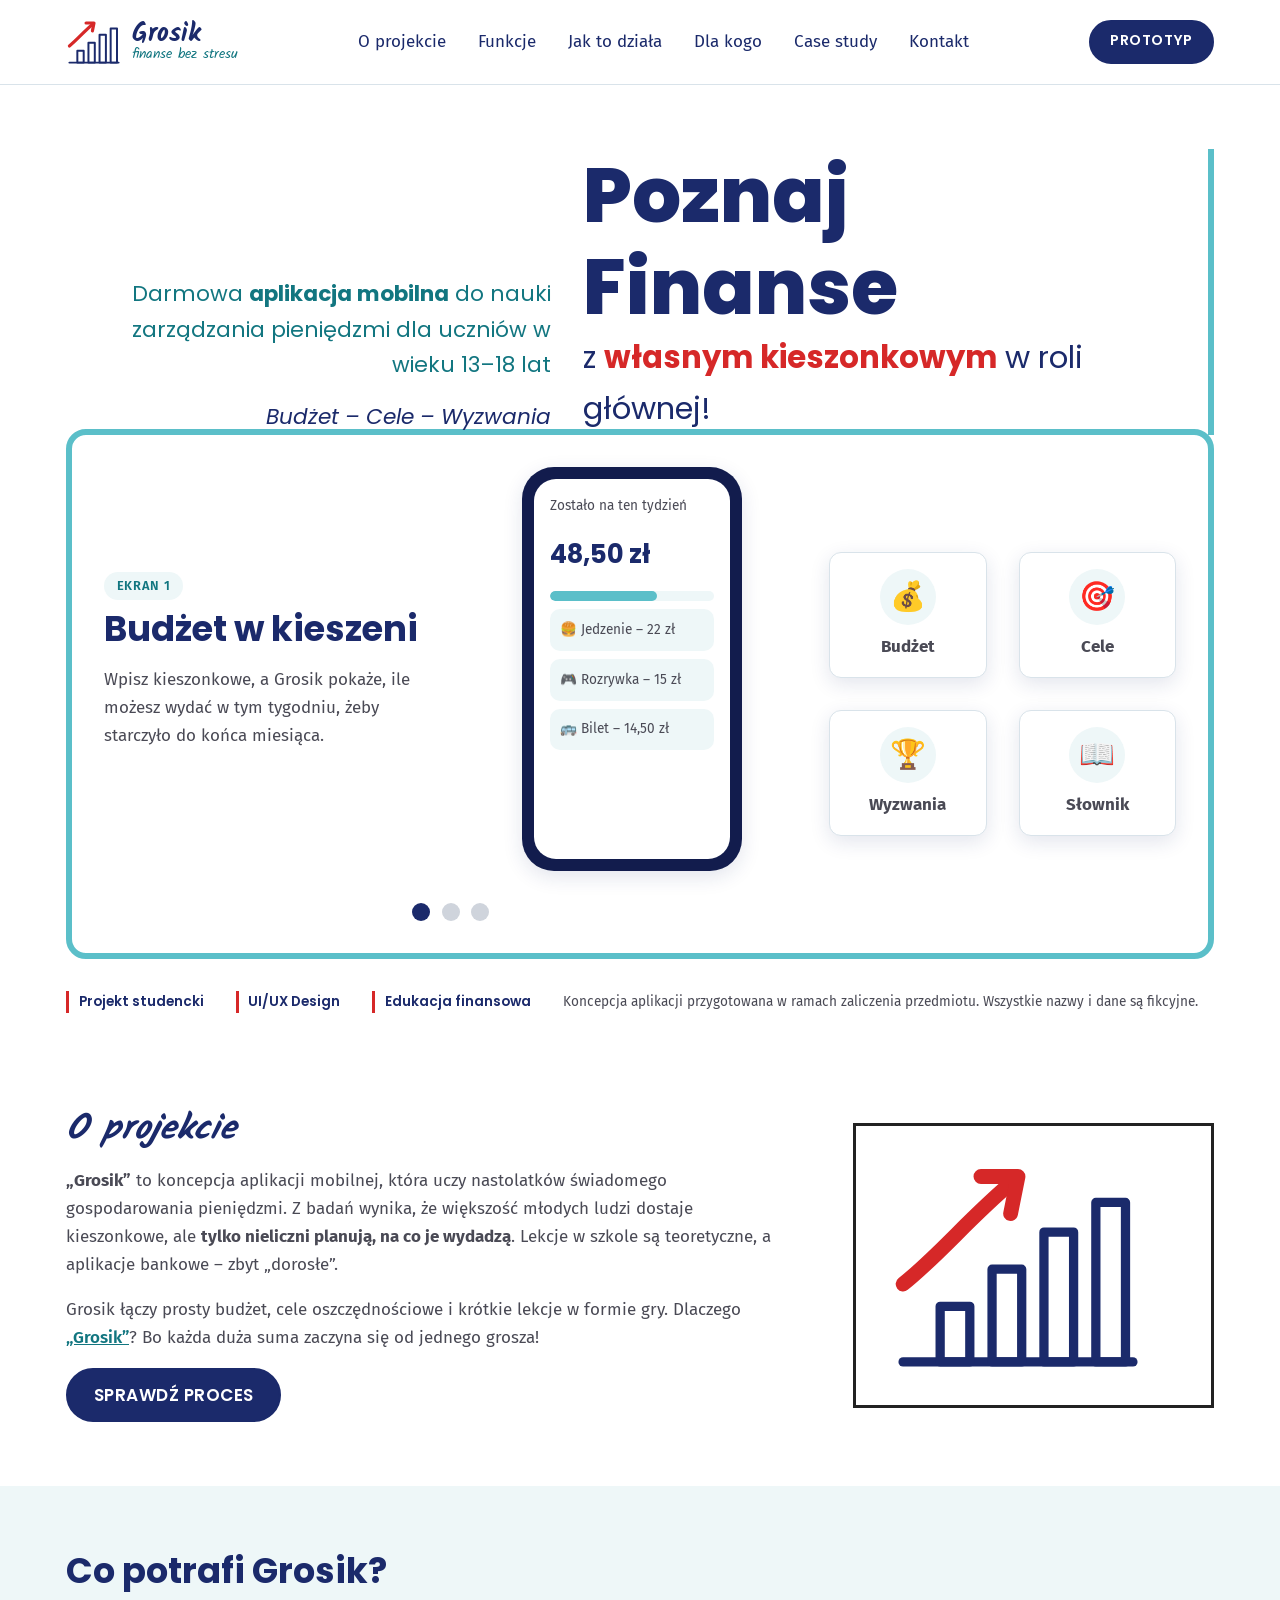
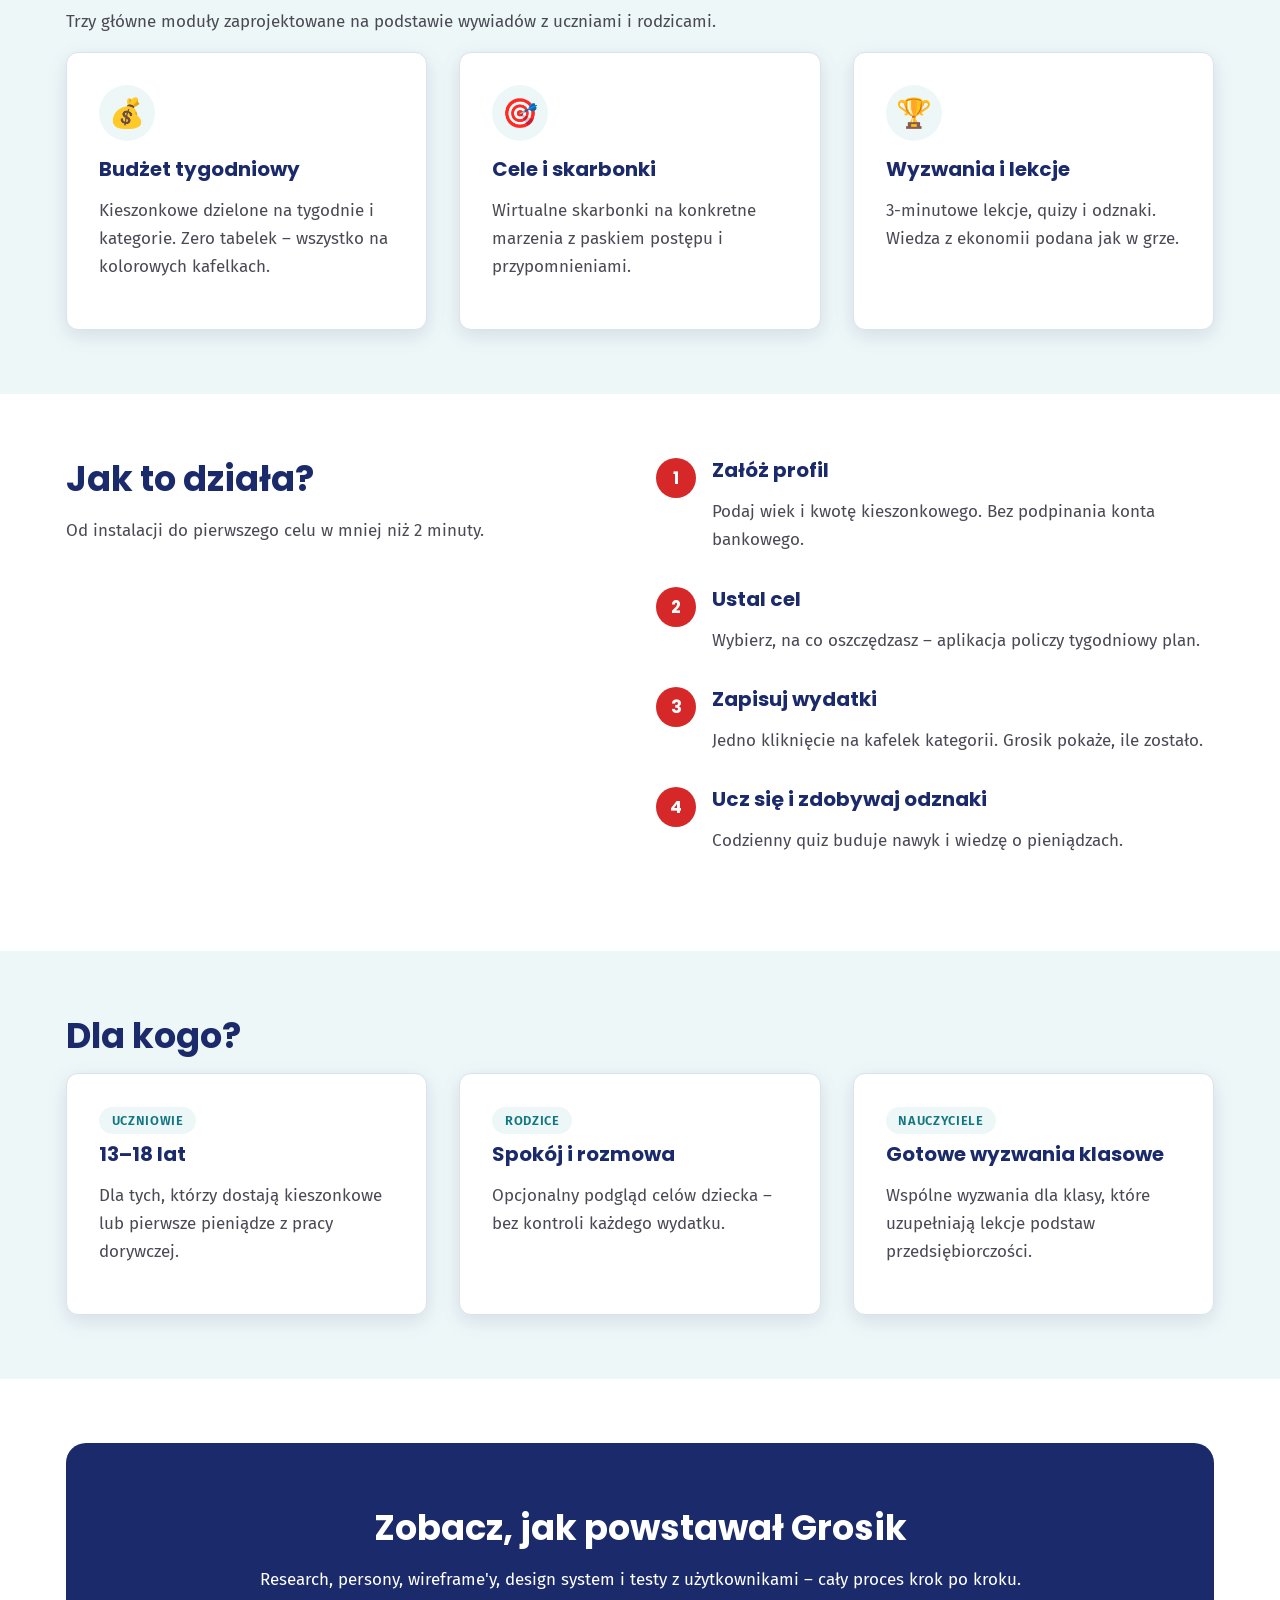
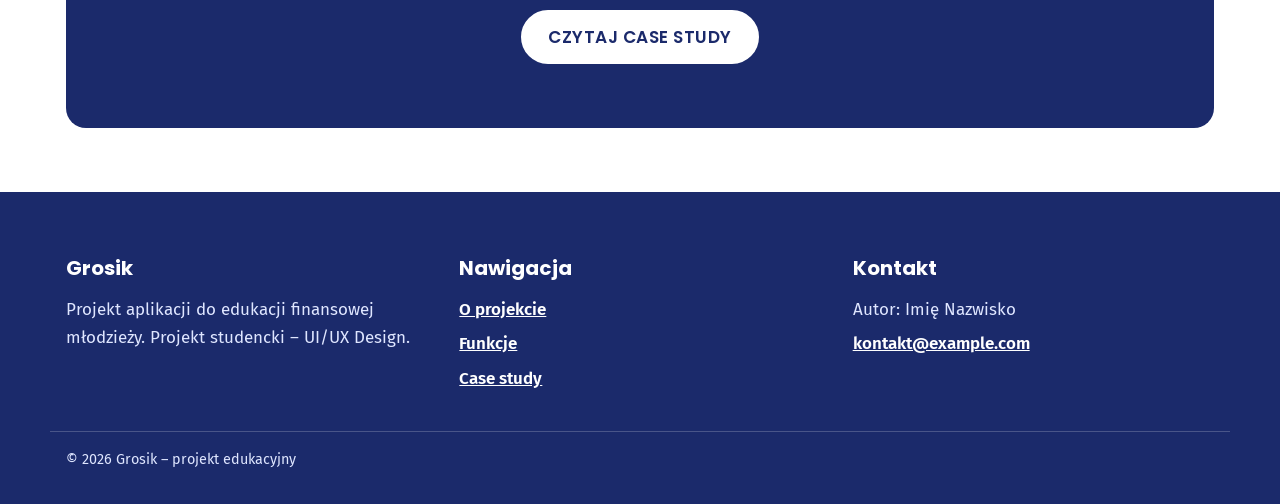
==== index.html @ 0643e60b "Pierwsza wersja strony" ====
<!DOCTYPE html>
<html lang="pl">
<head>
  <meta charset="UTF-8">
  <meta name="viewport" content="width=device-width, initial-scale=1.0">
  <title>Grosik – aplikacja do nauki finansów dla młodzieży</title>
  <meta name="description" content="Grosik – aplikacja mobilna, która uczy nastolatków zarządzania kieszonkowym, oszczędzania i podstaw ekonomii.">
  <link rel="icon" href="img/logo.svg" type="image/svg+xml">
  <link rel="preconnect" href="https://fonts.googleapis.com">
  <link rel="preconnect" href="https://fonts.gstatic.com" crossorigin>
  <link href="https://fonts.googleapis.com/css2?family=Fira+Sans:wght@400;600&family=Kalam:wght@400;700&family=Poppins:wght@400;600;700;800&display=swap" rel="stylesheet">
  <link rel="stylesheet" href="css/style.css">
</head>
<body>
  <a class="skip-link" href="#main">Przejdź do treści</a>

  <!-- ========== HEADER ========== -->
  <header class="header">
    <div class="container header__inner">
      <a href="index.html" class="logo" aria-label="Grosik – strona główna">
        <img src="img/logo.svg" alt="" width="56" height="46">
        <span class="logo__text">Grosik<small>finanse bez stresu</small></span>
      </a>

      <button class="nav__toggle" aria-expanded="false" aria-controls="menu" aria-label="Otwórz menu">☰</button>

      <nav class="nav" id="menu" aria-label="Menu główne">
        <ul>
          <li><a href="#o-projekcie">O projekcie</a></li>
          <li><a href="#funkcje">Funkcje</a></li>
          <li><a href="#jak-to-dziala">Jak to działa</a></li>
          <li><a href="#dla-kogo">Dla kogo</a></li>
          <li><a href="case-study.html">Case study</a></li>
          <li><a href="#kontakt">Kontakt</a></li>
        </ul>
      </nav>

      <a href="#prototyp" class="btn btn--small header__login">Prototyp</a>
    </div>
  </header>

  <main id="main">
    <!-- ========== HERO ========== -->
    <section class="hero">
      <div class="container">
        <div class="hero__top">
          <p class="hero__lead">
            Darmowa <strong>aplikacja mobilna</strong> do nauki
            zarządzania pieniędzmi dla uczniów w wieku 13–18 lat
            <em>Budżet – Cele – Wyzwania</em>
          </p>
          <div class="hero__title">
            <h1>Poznaj Finanse</h1>
            <p>z <span class="highlight"><strong>własnym kieszonkowym</strong></span> w roli głównej!</p>
          </div>
        </div>

        <div class="frame hero__frame">
          <!-- Slider z ekranami aplikacji -->
          <div class="slider" aria-roledescription="karuzela" aria-label="Ekrany aplikacji">
            <div class="slide">
              <div>
                <span class="tag">Ekran 1</span>
                <h2>Budżet w kieszeni</h2>
                <p>Wpisz kieszonkowe, a Grosik pokaże, ile możesz wydać w tym tygodniu, żeby starczyło do końca miesiąca.</p>
              </div>
              <div class="phone" aria-hidden="true">
                <div class="phone__screen">
                  <p>Zostało na ten tydzień</p>
                  <p class="phone__big">48,50 zł</p>
                  <div class="phone__bar phone__bar--fill" style="--fill: 65%"></div>
                  <div class="phone__tile">🍔 Jedzenie – 22 zł</div>
                  <div class="phone__tile">🎮 Rozrywka – 15 zł</div>
                  <div class="phone__tile">🚌 Bilet – 14,50 zł</div>
                </div>
              </div>
            </div>

            <div class="slide">
              <div>
                <span class="tag">Ekran 2</span>
                <h2>Cele oszczędnościowe</h2>
                <p>Słuchawki, wyjazd, nowy telefon? Ustal cel, a aplikacja rozbije go na małe, tygodniowe kroki.</p>
              </div>
              <div class="phone" aria-hidden="true">
                <div class="phone__screen">
                  <p>Twój cel</p>
                  <p class="phone__big">🎧 Słuchawki</p>
                  <p>180 / 300 zł</p>
                  <div class="phone__bar phone__bar--fill" style="--fill: 60%"></div>
                  <div class="phone__tile">Odkładaj 20 zł tygodniowo</div>
                  <div class="phone__tile">Cel osiągniesz za 6 tygodni 🎉</div>
                </div>
              </div>
            </div>

            <div class="slide">
              <div>
                <span class="tag">Ekran 3</span>
                <h2>Wyzwania i quizy</h2>
                <p>Krótkie lekcje (3 minuty!) o inflacji, procencie składanym czy reklamach. Za każdą zdobywasz odznaki.</p>
              </div>
              <div class="phone" aria-hidden="true">
                <div class="phone__screen">
                  <p>Quiz dnia</p>
                  <p class="phone__big">Co to jest inflacja?</p>
                  <div class="phone__tile">A. Wzrost cen w czasie</div>
                  <div class="phone__tile">B. Rodzaj konta</div>
                  <div class="phone__tile">C. Podatek od zakupów</div>
                  <p>🔥 Seria: 7 dni</p>
                </div>
              </div>
            </div>

            <div class="slider__dots"></div>
          </div>

          <!-- Prawa kolumna jak „okładki” w oryginale -->
          <div class="grid-2">
            <div class="card" style="padding: 1rem; text-align: center;">
              <div class="card__icon" style="margin: 0 auto 0.5rem;">💰</div>
              <strong>Budżet</strong>
            </div>
            <div class="card" style="padding: 1rem; text-align: center;">
              <div class="card__icon" style="margin: 0 auto 0.5rem;">🎯</div>
              <strong>Cele</strong>
            </div>
            <div class="card" style="padding: 1rem; text-align: center;">
              <div class="card__icon" style="margin: 0 auto 0.5rem;">🏆</div>
              <strong>Wyzwania</strong>
            </div>
            <div class="card" style="padding: 1rem; text-align: center;">
              <div class="card__icon" style="margin: 0 auto 0.5rem;">📖</div>
              <strong>Słownik</strong>
            </div>
          </div>
        </div>

        <div class="partners" aria-label="Kontekst projektu">
          <span class="partners__item">Projekt studencki</span>
          <span class="partners__item">UI/UX Design</span>
          <span class="partners__item">Edukacja finansowa</span>
          <span>Koncepcja aplikacji przygotowana w ramach zaliczenia przedmiotu. Wszystkie nazwy i dane są fikcyjne.</span>
        </div>
      </div>
    </section>

    <!-- ========== O PROJEKCIE ========== -->
    <section class="section" id="o-projekcie">
      <div class="container about">
        <div>
          <h2 class="hand">O projekcie</h2>
          <p>
            <strong>„Grosik”</strong> to koncepcja aplikacji mobilnej, która uczy nastolatków
            świadomego gospodarowania pieniędzmi. Z badań wynika, że większość młodych ludzi
            dostaje kieszonkowe, ale <strong>tylko nieliczni planują, na co je wydadzą</strong>.
            Lekcje w szkole są teoretyczne, a aplikacje bankowe – zbyt „dorosłe”.
          </p>
          <p>
            Grosik łączy prosty budżet, cele oszczędnościowe i krótkie lekcje w formie gry.
            Dlaczego <a href="case-study.html">„Grosik”</a>? Bo każda duża suma zaczyna się od jednego grosza!
          </p>
          <a href="case-study.html" class="btn">Sprawdź proces</a>
        </div>
        <div class="sketch" aria-hidden="true">
          <img src="img/logo.svg" alt="" width="260" height="215">
        </div>
      </div>
    </section>

    <!-- ========== FUNKCJE ========== -->
    <section class="section section--soft" id="funkcje">
      <div class="container">
        <h2>Co potrafi Grosik?</h2>
        <p>Trzy główne moduły zaprojektowane na podstawie wywiadów z uczniami i rodzicami.</p>
        <div class="grid-3">
          <article class="card">
            <div class="card__icon" aria-hidden="true">💰</div>
            <h3>Budżet tygodniowy</h3>
            <p>Kieszonkowe dzielone na tygodnie i kategorie. Zero tabelek – wszystko na kolorowych kafelkach.</p>
          </article>
          <article class="card">
            <div class="card__icon" aria-hidden="true">🎯</div>
            <h3>Cele i skarbonki</h3>
            <p>Wirtualne skarbonki na konkretne marzenia z paskiem postępu i przypomnieniami.</p>
          </article>
          <article class="card">
            <div class="card__icon" aria-hidden="true">🏆</div>
            <h3>Wyzwania i lekcje</h3>
            <p>3-minutowe lekcje, quizy i odznaki. Wiedza z ekonomii podana jak w grze.</p>
          </article>
        </div>
      </div>
    </section>

    <!-- ========== JAK TO DZIAŁA ========== -->
    <section class="section" id="jak-to-dziala">
      <div class="container grid-2">
        <div>
          <h2>Jak to działa?</h2>
          <p>Od instalacji do pierwszego celu w mniej niż 2 minuty.</p>
        </div>
        <ol class="steps">
          <li><h3>Załóż profil</h3><p>Podaj wiek i kwotę kieszonkowego. Bez podpinania konta bankowego.</p></li>
          <li><h3>Ustal cel</h3><p>Wybierz, na co oszczędzasz – aplikacja policzy tygodniowy plan.</p></li>
          <li><h3>Zapisuj wydatki</h3><p>Jedno kliknięcie na kafelek kategorii. Grosik pokaże, ile zostało.</p></li>
          <li><h3>Ucz się i zdobywaj odznaki</h3><p>Codzienny quiz buduje nawyk i wiedzę o pieniądzach.</p></li>
        </ol>
      </div>
    </section>

    <!-- ========== DLA KOGO ========== -->
    <section class="section section--soft" id="dla-kogo">
      <div class="container">
        <h2>Dla kogo?</h2>
        <div class="grid-3">
          <article class="card">
            <span class="tag">Uczniowie</span>
            <h3>13–18 lat</h3>
            <p>Dla tych, którzy dostają kieszonkowe lub pierwsze pieniądze z pracy dorywczej.</p>
          </article>
          <article class="card">
            <span class="tag">Rodzice</span>
            <h3>Spokój i rozmowa</h3>
            <p>Opcjonalny podgląd celów dziecka – bez kontroli każdego wydatku.</p>
          </article>
          <article class="card">
            <span class="tag">Nauczyciele</span>
            <h3>Gotowe wyzwania klasowe</h3>
            <p>Wspólne wyzwania dla klasy, które uzupełniają lekcje podstaw przedsiębiorczości.</p>
          </article>
        </div>
      </div>
    </section>

    <!-- ========== CTA / PROTOTYP ========== -->
    <section class="section" id="prototyp">
      <div class="container">
        <div class="cta">
          <h2>Zobacz, jak powstawał Grosik</h2>
          <p>Research, persony, wireframe'y, design system i testy z użytkownikami – cały proces krok po kroku.</p>
          <a href="case-study.html" class="btn">Czytaj case study</a>
        </div>
      </div>
    </section>
  </main>

  <!-- ========== FOOTER ========== -->
  <footer class="footer" id="kontakt">
    <div class="container grid-3">
      <div>
        <h3>Grosik</h3>
        <p>Projekt aplikacji do edukacji finansowej młodzieży. Projekt studencki – UI/UX Design.</p>
      </div>
      <div>
        <h3>Nawigacja</h3>
        <ul>
          <li><a href="#o-projekcie">O projekcie</a></li>
          <li><a href="#funkcje">Funkcje</a></li>
          <li><a href="case-study.html">Case study</a></li>
        </ul>
      </div>
      <div>
        <h3>Kontakt</h3>
        <ul>
          <li>Autor: <!-- TODO: wpisz imię i nazwisko --> Imię Nazwisko</li>
          <li><a href="mailto:kontakt@example.com">kontakt@example.com</a></li>
        </ul>
      </div>
    </div>
    <div class="container footer__bottom">
      © <span id="year">2026</span> Grosik – projekt edukacyjny
    </div>
  </footer>

  <script src="js/main.js"></script>
</body>
</html>
---- css/style.css ----
/* =========================================================
   Grosik – arkusz stylów
   Struktura: 1. Tokeny  2. Baza  3. Layout  4. Komponenty
              5. Sekcje strony głównej  6. Case study  7. RWD
   ========================================================= */

/* ---------- 1. TOKENY (design system) ---------- */
:root {
  /* kolory */
  --navy: #1b2a6b;        /* główny – kontrast z białym 13.2:1 */
  --navy-dark: #121c4d;
  --teal: #127680;        /* tekst akcentowy – 5.4:1 */
  --teal-light: #5bbfc9;  /* tylko dekoracje (ramki, tła) */
  --red: #d62828;         /* wyróżnienia – 5.0:1 */
  --text: #4a4a55;        /* tekst główny – 8.9:1 */
  --bg: #ffffff;
  --bg-soft: #eef7f8;
  --border: #d9e3ea;

  /* typografia */
  --font-head: "Poppins", Arial, sans-serif;
  --font-body: "Fira Sans", Arial, sans-serif;
  --font-hand: "Kalam", "Comic Sans MS", cursive;

  /* odstępy i zaokrąglenia */
  --space-xs: 0.5rem;
  --space-s: 1rem;
  --space-m: 2rem;
  --space-l: 4rem;
  --radius: 12px;
  --radius-pill: 999px;
  --shadow: 0 6px 20px rgba(27, 42, 107, 0.12);
  --max-width: 1180px;
}

/* ---------- 2. BAZA ---------- */
*,
*::before,
*::after {
  box-sizing: border-box;
}

html {
  scroll-behavior: smooth;
}

body {
  margin: 0;
  font-family: var(--font-body);
  font-size: 1.0625rem;
  line-height: 1.65;
  color: var(--text);
  background: var(--bg);
}

h1, h2, h3, h4 {
  font-family: var(--font-head);
  color: var(--navy);
  line-height: 1.2;
  margin: 0 0 var(--space-s);
}

h2 { font-size: clamp(1.6rem, 3vw, 2.2rem); }
h3 { font-size: 1.25rem; }

p { margin: 0 0 var(--space-s); }

a {
  color: var(--teal);
  font-weight: 600;
}

a:hover { color: var(--navy); }

img, svg { max-width: 100%; display: block; }

/* widoczny focus – WCAG 2.4.7 */
:focus-visible {
  outline: 3px solid var(--red);
  outline-offset: 3px;
}

.skip-link {
  position: absolute;
  left: -999px;
  top: 0;
  background: var(--navy);
  color: #fff;
  padding: var(--space-xs) var(--space-s);
  z-index: 100;
}
.skip-link:focus { left: var(--space-s); }

.hand {
  font-family: var(--font-hand);
  font-style: italic;
  font-weight: 700;
}

.highlight { color: var(--red); }

/* ---------- 3. LAYOUT ---------- */
.container {
  width: 100%;
  max-width: var(--max-width);
  margin: 0 auto;
  padding: 0 var(--space-s);
}

.section { padding: var(--space-l) 0; }
.section--soft { background: var(--bg-soft); }

.grid-2 {
  display: grid;
  grid-template-columns: repeat(2, 1fr);
  gap: var(--space-m);
}

.grid-3 {
  display: grid;
  grid-template-columns: repeat(3, 1fr);
  gap: var(--space-m);
}

.grid-4 {
  display: grid;
  grid-template-columns: repeat(4, 1fr);
  gap: var(--space-s);
}

/* ---------- 4. KOMPONENTY ---------- */

/* Header / nawigacja */
.header {
  position: sticky;
  top: 0;
  z-index: 50;
  background: rgba(255, 255, 255, 0.96);
  border-bottom: 1px solid var(--border);
}

.header__inner {
  display: flex;
  align-items: center;
  justify-content: space-between;
  gap: var(--space-m);
  min-height: 84px;
}

.logo {
  display: flex;
  align-items: center;
  gap: 0.6rem;
  text-decoration: none;
}

.logo svg { width: 56px; height: 46px; }

.logo__text {
  font-family: var(--font-hand);
  font-weight: 700;
  font-size: 1.6rem;
  color: var(--navy);
  line-height: 1;
}

.logo__text small {
  display: block;
  font-size: 0.85rem;
  font-weight: 400;
  color: var(--teal);
}

.nav ul {
  display: flex;
  align-items: center;
  gap: var(--space-m);
  list-style: none;
  margin: 0;
  padding: 0;
}

.nav a {
  color: var(--navy);
  font-weight: 400;
  text-decoration: none;
  padding: 0.3rem 0;
  border-bottom: 2px solid transparent;
}

.nav a:hover,
.nav a[aria-current="page"] {
  border-bottom-color: var(--teal-light);
}

.nav__toggle {
  display: none;
  background: none;
  border: 2px solid var(--navy);
  border-radius: 8px;
  padding: 0.4rem 0.7rem;
  font-size: 1.2rem;
  color: var(--navy);
  cursor: pointer;
}

/* Przyciski */
.btn {
  display: inline-block;
  font-family: var(--font-head);
  font-weight: 600;
  text-transform: uppercase;
  letter-spacing: 0.03em;
  text-decoration: none;
  color: #fff;
  background: var(--navy);
  padding: 0.7rem 1.6rem;
  border-radius: var(--radius-pill);
  border: 2px solid var(--navy);
  transition: background 0.2s, transform 0.2s;
  min-height: 44px; /* cel dotykowy */
}

.btn:hover {
  background: var(--navy-dark);
  color: #fff;
  transform: translateY(-2px);
}

.btn--outline {
  background: transparent;
  color: var(--navy);
}

.btn--outline:hover { background: var(--navy); }

.btn--small { padding: 0.45rem 1.2rem; font-size: 0.9rem; }

/* Karta */
.card {
  background: #fff;
  border: 1px solid var(--border);
  border-radius: var(--radius);
  padding: var(--space-m);
  box-shadow: var(--shadow);
}

.card__icon {
  width: 56px;
  height: 56px;
  display: grid;
  place-items: center;
  font-size: 1.8rem;
  border-radius: 50%;
  background: var(--bg-soft);
  margin-bottom: var(--space-s);
}

/* Etykieta */
.tag {
  display: inline-block;
  font-size: 0.8rem;
  font-weight: 600;
  text-transform: uppercase;
  letter-spacing: 0.05em;
  color: var(--teal);
  background: var(--bg-soft);
  border-radius: var(--radius-pill);
  padding: 0.2rem 0.8rem;
  margin-bottom: var(--space-xs);
}

/* Ramka w stylu oryginału (turkusowa linia) */
.frame {
  border: 6px solid var(--teal-light);
  border-radius: 20px;
  padding: var(--space-m);
}

/* Footer */
.footer {
  background: var(--navy);
  color: #dfe6ff;
  padding: var(--space-l) 0 var(--space-m);
}

.footer h3 { color: #fff; }
.footer a { color: #fff; }

.footer__bottom {
  border-top: 1px solid rgba(255, 255, 255, 0.2);
  margin-top: var(--space-m);
  padding-top: var(--space-s);
  font-size: 0.9rem;
}

.footer ul { list-style: none; padding: 0; margin: 0; }
.footer li { margin-bottom: 0.4rem; }

/* ---------- 5. STRONA GŁÓWNA ---------- */

/* Hero */
.hero { padding: var(--space-l) 0 var(--space-m); }

.hero__top {
  display: grid;
  grid-template-columns: 1fr 1.3fr;
  gap: var(--space-m);
  align-items: end;
}

.hero__lead {
  text-align: right;
  font-family: var(--font-head);
  font-size: 1.35rem;
  color: var(--teal);
  margin: 0;
}

.hero__lead strong { font-weight: 700; }

.hero__lead em {
  display: block;
  margin-top: var(--space-s);
  color: var(--navy);
}

.hero__title {
  border-right: 6px solid var(--teal-light);
  padding-right: var(--space-m);
}

.hero__title h1 {
  font-size: clamp(2.6rem, 6vw, 4.8rem);
  font-weight: 800;
  margin: 0;
}

.hero__title p {
  font-family: var(--font-head);
  font-size: clamp(1.2rem, 2.4vw, 2rem);
  color: var(--navy);
  margin: 0;
}

.hero__frame {
  margin-top: -6px;
  display: grid;
  grid-template-columns: 2fr 1fr;
  gap: var(--space-m);
  align-items: center;
}

/* Slider */
.slider { position: relative; }

.slide { display: none; }
.slide.is-active {
  display: grid;
  grid-template-columns: 1fr 1fr;
  gap: var(--space-m);
  align-items: center;
  animation: fade 0.5s ease;
}

@keyframes fade {
  from { opacity: 0; }
  to { opacity: 1; }
}

.slider__dots {
  display: flex;
  justify-content: center;
  gap: 0.7rem;
  margin-top: var(--space-m);
}

.slider__dot {
  width: 18px;
  height: 18px;
  border-radius: 50%;
  border: none;
  background: #cfd4dc;
  cursor: pointer;
  padding: 0;
}

.slider__dot.is-active { background: var(--navy); }

/* Telefon (mockup z CSS) */
.phone {
  width: 220px;
  margin: 0 auto;
  background: var(--navy-dark);
  border-radius: 32px;
  padding: 12px;
  box-shadow: var(--shadow);
}

.phone__screen {
  background: #fff;
  border-radius: 22px;
  min-height: 380px;
  padding: 1rem;
  font-size: 0.85rem;
}

.phone__bar {
  height: 10px;
  border-radius: 5px;
  background: var(--bg-soft);
  margin-bottom: 0.5rem;
}

.phone__bar--fill { position: relative; overflow: hidden; }
.phone__bar--fill::after {
  content: "";
  position: absolute;
  inset: 0;
  width: var(--fill, 60%);
  background: var(--teal-light);
  border-radius: 5px;
}

.phone__big {
  font-family: var(--font-head);
  font-weight: 700;
  font-size: 1.6rem;
  color: var(--navy);
}

.phone__tile {
  background: var(--bg-soft);
  border-radius: 10px;
  padding: 0.6rem;
  margin-bottom: 0.5rem;
}

/* Partnerzy pod hero */
.partners {
  display: flex;
  flex-wrap: wrap;
  align-items: center;
  gap: var(--space-m);
  margin-top: var(--space-m);
  font-size: 0.85rem;
}

.partners__item {
  font-family: var(--font-head);
  font-weight: 600;
  color: var(--navy);
  border-left: 3px solid var(--red);
  padding-left: 0.6rem;
}

/* O projekcie */
.about {
  display: grid;
  grid-template-columns: 2fr 1fr;
  gap: var(--space-l);
  align-items: center;
}

.about h2 { font-family: var(--font-hand); }

.sketch {
  border: 3px solid #222;
  padding: var(--space-m);
  background: #fff;
}

/* Kroki */
.steps {
  counter-reset: step;
  list-style: none;
  padding: 0;
  margin: 0;
}

.steps li {
  counter-increment: step;
  position: relative;
  padding-left: 3.5rem;
  margin-bottom: var(--space-m);
}

.steps li::before {
  content: counter(step);
  position: absolute;
  left: 0;
  top: 0;
  width: 2.5rem;
  height: 2.5rem;
  border-radius: 50%;
  display: grid;
  place-items: center;
  background: var(--red);
  color: #fff;
  font-family: var(--font-head);
  font-weight: 700;
}

/* CTA */
.cta {
  text-align: center;
  background: var(--navy);
  color: #fff;
  border-radius: 20px;
  padding: var(--space-l) var(--space-m);
}

.cta h2 { color: #fff; }

.cta .btn {
  background: #fff;
  color: var(--navy);
  border-color: #fff;
}

/* ---------- 6. CASE STUDY ---------- */
.cs-hero {
  background: var(--bg-soft);
  padding: var(--space-l) 0;
}

.cs-hero h1 { font-size: clamp(2rem, 5vw, 3.4rem); }

.cs-meta {
  display: flex;
  flex-wrap: wrap;
  gap: var(--space-m);
  margin-top: var(--space-m);
}

.cs-meta div { min-width: 140px; }
.cs-meta strong { display: block; color: var(--navy); }

/* spis treści */
.toc {
  display: flex;
  flex-wrap: wrap;
  gap: var(--space-xs);
  list-style: none;
  padding: 0;
  margin: var(--space-m) 0 0;
}

.toc a {
  display: inline-block;
  text-decoration: none;
  border: 2px solid var(--navy);
  border-radius: var(--radius-pill);
  padding: 0.3rem 1rem;
  color: var(--navy);
}

.toc a:hover { background: var(--navy); color: #fff; }

.phase-number {
  font-family: var(--font-head);
  font-weight: 800;
  font-size: 4rem;
  line-height: 1;
  color: var(--teal-light);
}

/* Persona */
.persona__head {
  display: flex;
  align-items: center;
  gap: var(--space-s);
  margin-bottom: var(--space-s);
}

.avatar {
  width: 64px;
  height: 64px;
  border-radius: 50%;
  display: grid;
  place-items: center;
  font-size: 2rem;
  background: var(--bg-soft);
  border: 3px solid var(--teal-light);
  flex-shrink: 0;
}

.persona ul { padding-left: 1.2rem; margin: 0 0 var(--space-s); }

.quote {
  border-left: 4px solid var(--red);
  padding-left: var(--space-s);
  font-style: italic;
  color: var(--navy);
}

/* Tabele */
.table-wrap { overflow-x: auto; }

table {
  width: 100%;
  border-collapse: collapse;
  background: #fff;
  font-size: 0.95rem;
}

th, td {
  border: 1px solid var(--border);
  padding: 0.7rem;
  text-align: left;
  vertical-align: top;
}

th {
  background: var(--navy);
  color: #fff;
  font-family: var(--font-head);
  font-weight: 600;
}

tbody th {
  background: var(--bg-soft);
  color: var(--navy);
}

/* Drzewo serwisu */
.tree, .tree ul {
  list-style: none;
  margin: 0;
  padding-left: 1.4rem;
}

.tree { padding-left: 0; }

.tree li {
  position: relative;
  padding: 0.25rem 0 0.25rem 0.8rem;
  border-left: 2px solid var(--teal-light);
}

.tree li::before {
  content: "";
  position: absolute;
  left: 0;
  top: 1.05rem;
  width: 0.6rem;
  border-top: 2px solid var(--teal-light);
}

.tree > li { border-left: none; font-weight: 700; color: var(--navy); }
.tree > li::before { display: none; }

/* User flow */
.flow {
  display: flex;
  flex-wrap: wrap;
  align-items: center;
  gap: 0.5rem;
  list-style: none;
  padding: 0;
  margin: 0;
}

.flow li {
  background: #fff;
  border: 2px solid var(--navy);
  border-radius: 10px;
  padding: 0.5rem 0.9rem;
  font-size: 0.95rem;
}

.flow li.flow__decision {
  border-color: var(--red);
  border-style: dashed;
}

.flow li + li::before {
  content: "→";
  margin-right: 0.5rem;
  color: var(--red);
  font-weight: 700;
}

/* Wireframe low-fi */
.wire {
  border: 2px dashed #999;
  border-radius: 18px;
  padding: 0.8rem;
  background: #fafafa;
  min-height: 300px;
}

.wire__box {
  background: #ddd;
  border-radius: 6px;
  margin-bottom: 0.5rem;
  height: 20px;
}

.wire__box--l { height: 90px; }
.wire__box--m { height: 50px; }
.wire__box--s { width: 60%; }

.wire__caption {
  text-align: center;
  font-size: 0.9rem;
  margin-top: 0.5rem;
}

/* Paleta */
.swatch {
  border-radius: var(--radius);
  overflow: hidden;
  border: 1px solid var(--border);
  font-size: 0.85rem;
}

.swatch__color { height: 80px; }

.swatch__info { padding: 0.6rem; }
.swatch__info strong { display: block; color: var(--navy); }

/* Wynik testu */
.result {
  display: flex;
  align-items: baseline;
  gap: 0.6rem;
}

.result__num {
  font-family: var(--font-head);
  font-size: 2.4rem;
  font-weight: 800;
  color: var(--red);
}

.note {
  background: #fff8e1;
  border-left: 4px solid #e0a800;
  padding: var(--space-s);
  border-radius: 0 var(--radius) var(--radius) 0;
  font-size: 0.95rem;
}

/* ---------- 7. RWD ---------- */
@media (max-width: 980px) {
  .nav__toggle { display: block; }

  .nav {
    position: absolute;
    top: 100%;
    left: 0;
    right: 0;
    background: #fff;
    border-bottom: 1px solid var(--border);
    display: none;
  }

  .nav.is-open { display: block; }

  .nav ul {
    flex-direction: column;
    align-items: flex-start;
    gap: 0;
    padding: var(--space-s);
  }

  .nav li { width: 100%; }
  .nav a { display: block; padding: 0.7rem 0; }

  .header__login { display: none; }

  .hero__top,
  .hero__frame,
  .about,
  .grid-3 { grid-template-columns: 1fr; }

  .hero__lead { text-align: left; }
  .grid-4 { grid-template-columns: repeat(2, 1fr); }
}

@media (max-width: 640px) {
  .grid-2,
  .slide.is-active { grid-template-columns: 1fr; }

  .section { padding: var(--space-m) 0; }
  .frame { padding: var(--space-s); }
  .hero__title { padding-right: var(--space-s); }
}

/* szanujemy ustawienie systemowe – WCAG 2.3.3 */
@media (prefers-reduced-motion: reduce) {
  * { animation: none !important; transition: none !important; }
  html { scroll-behavior: auto; }
}
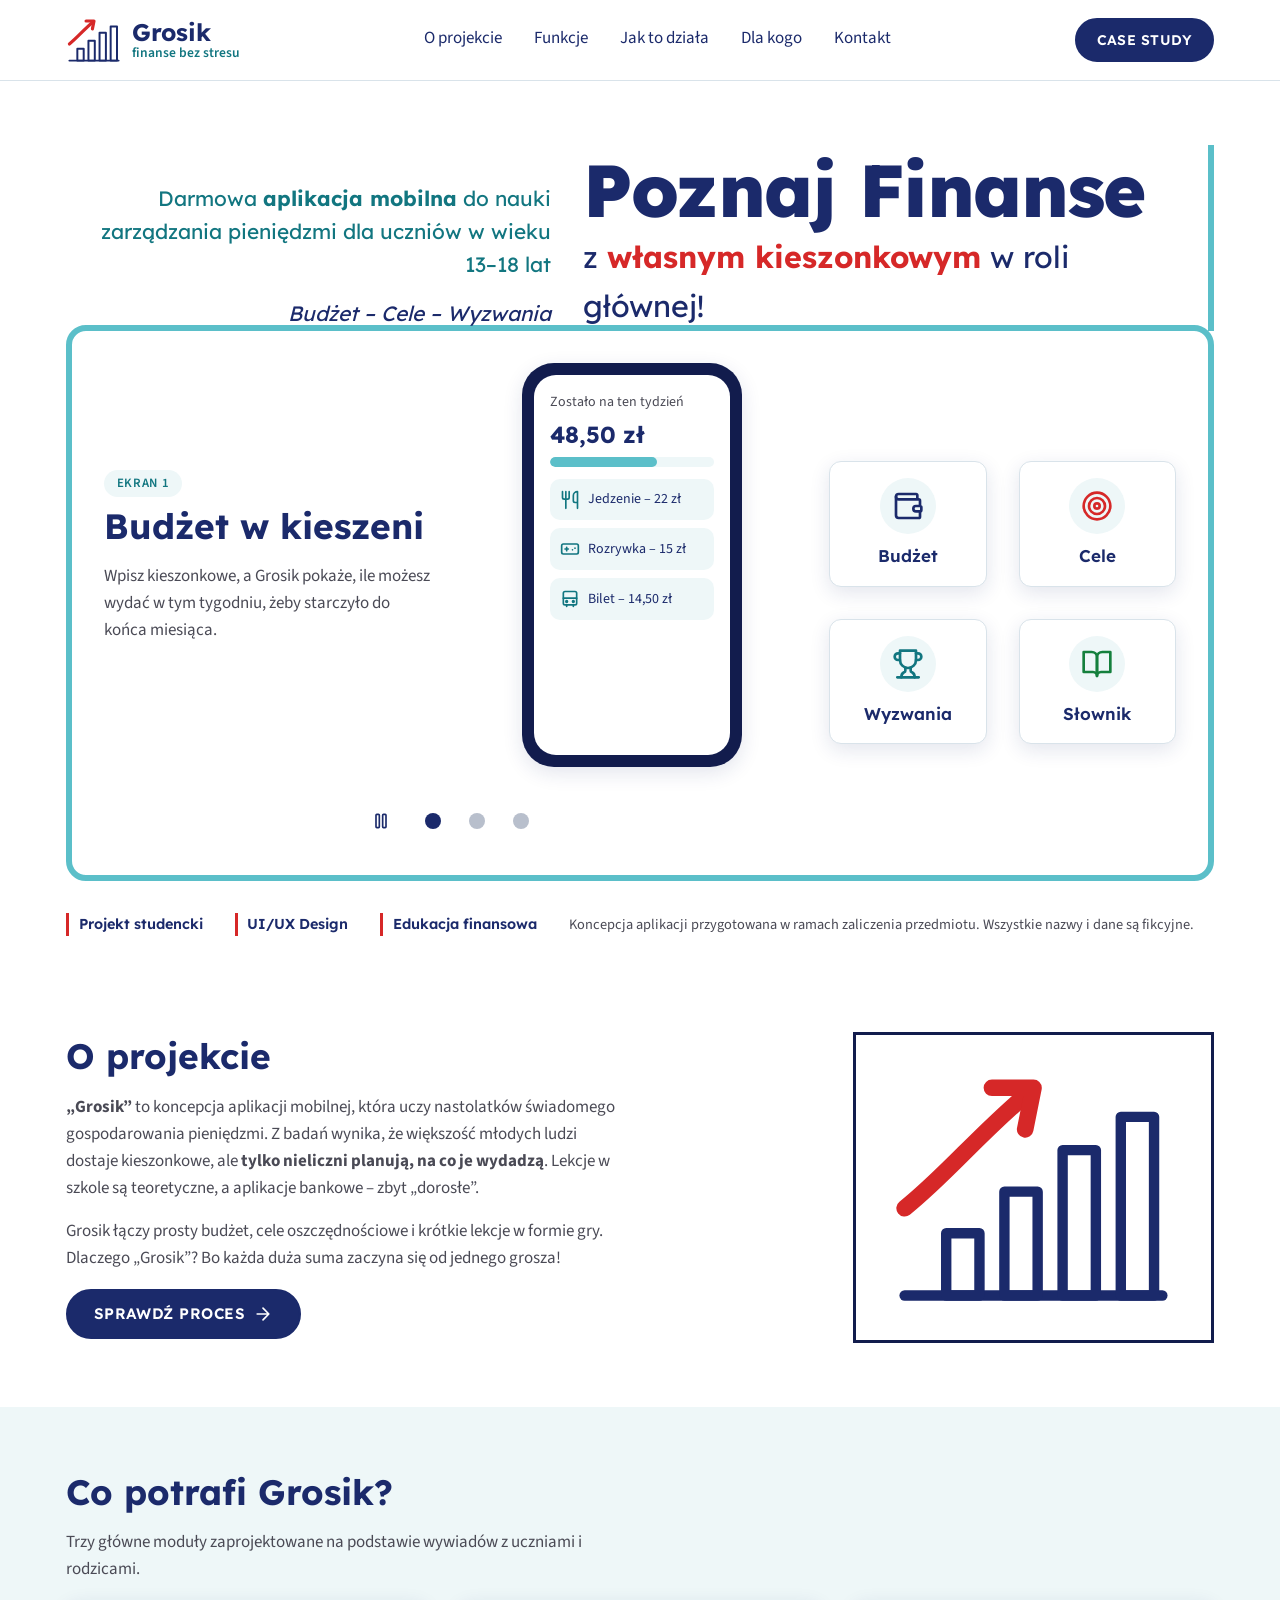
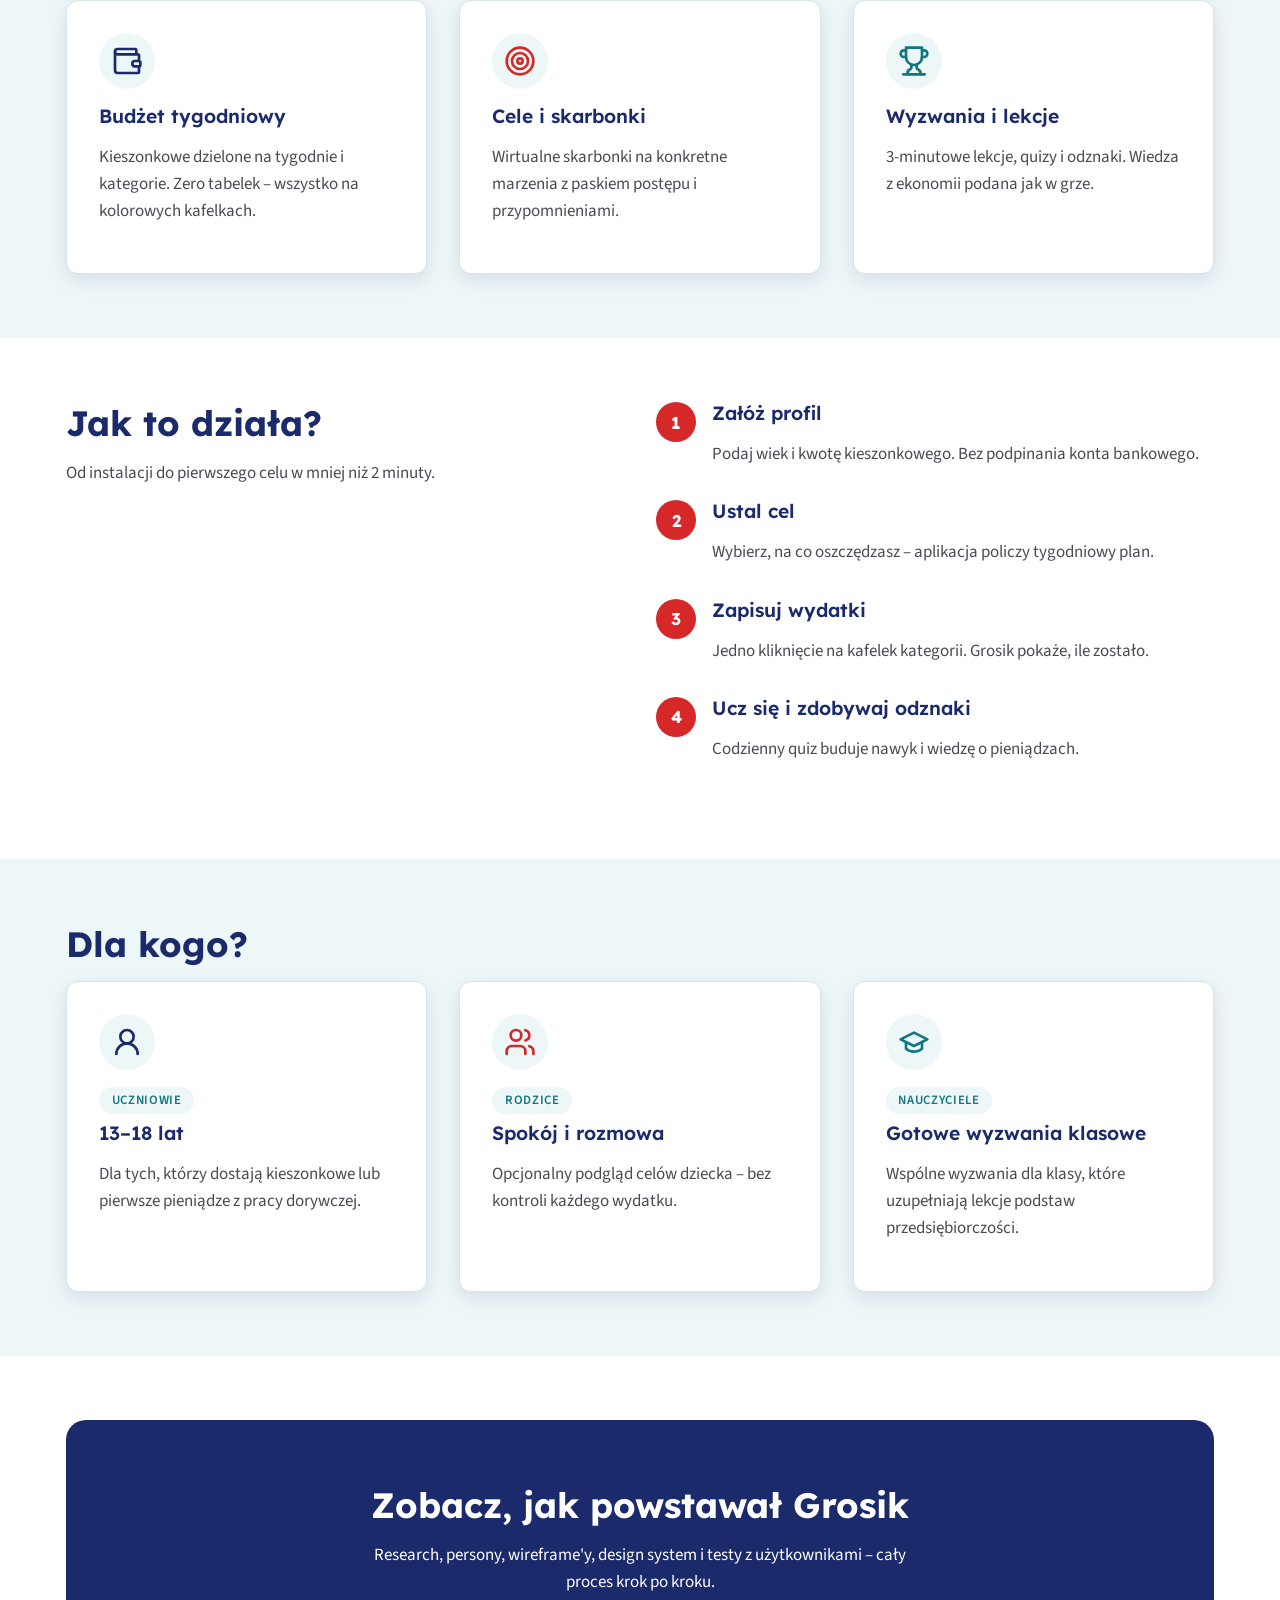
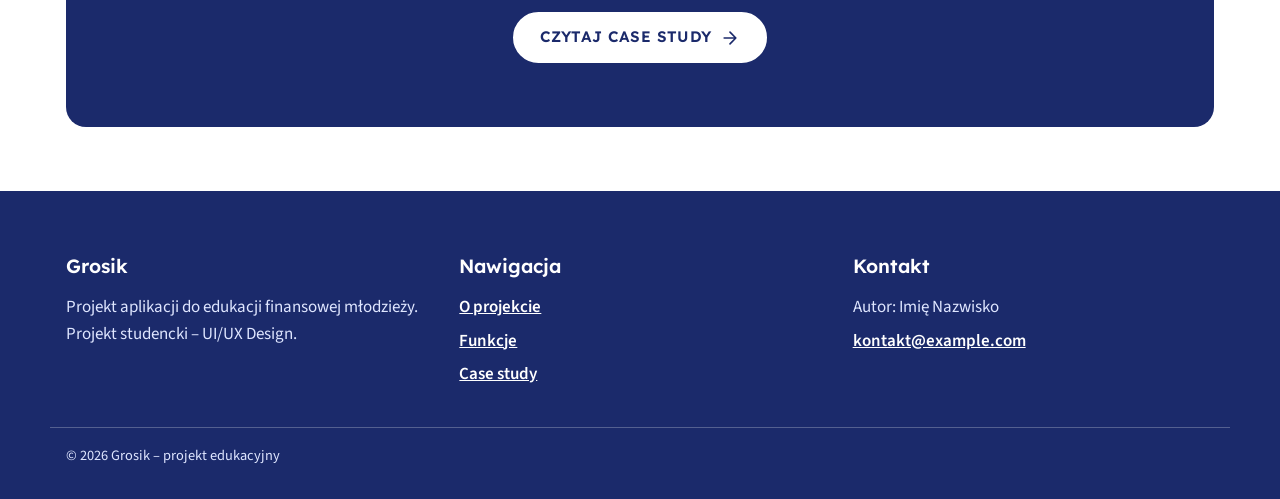
==== commit b650fb7c: "Ikony SVG zamiast emoji, czcionki Lexend + Source Sans 3, usuniecie Figmy, poprawki wg ui-ux-pro-max" ====
--- a/index.html
+++ b/index.html
@@ -8,10 +8,31 @@
   <link rel="icon" href="img/logo.svg" type="image/svg+xml">
   <link rel="preconnect" href="https://fonts.googleapis.com">
   <link rel="preconnect" href="https://fonts.gstatic.com" crossorigin>
-  <link href="https://fonts.googleapis.com/css2?family=Fira+Sans:wght@400;600&family=Kalam:wght@400;700&family=Poppins:wght@400;600;700;800&display=swap" rel="stylesheet">
+  <link href="https://fonts.googleapis.com/css2?family=Lexend:wght@400;600;700;800&family=Source+Sans+3:ital,wght@0,400;0,600;1,400&display=swap" rel="stylesheet">
   <link rel="stylesheet" href="css/style.css">
 </head>
 <body>
+  <!-- Zestaw ikon SVG (styl liniowy, 24×24, stroke 2) – używane przez <use href="#..."> -->
+  <svg xmlns="http://www.w3.org/2000/svg" style="display:none">
+    <symbol id="i-wallet" viewBox="0 0 24 24"><path d="M19 7V4a1 1 0 0 0-1-1H5a2 2 0 0 0 0 4h15a1 1 0 0 1 1 1v4h-3a2 2 0 0 0 0 4h3a1 1 0 0 0 1-1v-2a1 1 0 0 0-1-1"/><path d="M3 5v14a2 2 0 0 0 2 2h15a1 1 0 0 0 1-1v-4"/></symbol>
+    <symbol id="i-target" viewBox="0 0 24 24"><circle cx="12" cy="12" r="10"/><circle cx="12" cy="12" r="6"/><circle cx="12" cy="12" r="2"/></symbol>
+    <symbol id="i-trophy" viewBox="0 0 24 24"><path d="M6 9H4.5a2.5 2.5 0 0 1 0-5H6"/><path d="M18 9h1.5a2.5 2.5 0 0 0 0-5H18"/><path d="M4 22h16"/><path d="M10 14.66V17c0 .55-.47.98-.97 1.21C7.85 18.75 7 20.24 7 22"/><path d="M14 14.66V17c0 .55.47.98.97 1.21C16.15 18.75 17 20.24 17 22"/><path d="M18 2H6v7a6 6 0 0 0 12 0V2Z"/></symbol>
+    <symbol id="i-book" viewBox="0 0 24 24"><path d="M2 3h6a4 4 0 0 1 4 4v14a3 3 0 0 0-3-3H2z"/><path d="M22 3h-6a4 4 0 0 0-4 4v14a3 3 0 0 1 3-3h7z"/></symbol>
+    <symbol id="i-utensils" viewBox="0 0 24 24"><path d="M3 2v7c0 1.1.9 2 2 2h4a2 2 0 0 0 2-2V2"/><path d="M7 2v20"/><path d="M21 15V2a5 5 0 0 0-5 5v6c0 1.1.9 2 2 2h3Zm0 0v7"/></symbol>
+    <symbol id="i-gamepad" viewBox="0 0 24 24"><path d="M6 12h4M8 10v4M15 13h.01M18 11h.01"/><rect x="2" y="6" width="20" height="12" rx="2"/></symbol>
+    <symbol id="i-bus" viewBox="0 0 24 24"><rect x="4" y="3" width="16" height="16" rx="2"/><path d="M4 11h16M8 19v2M16 19v2"/><circle cx="8" cy="15" r="1"/><circle cx="16" cy="15" r="1"/></symbol>
+    <symbol id="i-headphones" viewBox="0 0 24 24"><path d="M3 14h3a2 2 0 0 1 2 2v3a2 2 0 0 1-2 2H5a2 2 0 0 1-2-2v-7a9 9 0 0 1 18 0v7a2 2 0 0 1-2 2h-1a2 2 0 0 1-2-2v-3a2 2 0 0 1 2-2h3"/></symbol>
+    <symbol id="i-flame" viewBox="0 0 24 24"><path d="M8.5 14.5A2.5 2.5 0 0 0 11 12c0-1.38-.5-2-1-3-1.07-2.14-.22-4.05 2-6 .5 2.5 2 4.9 4 6.5 2 1.6 3 3.5 3 5.5a7 7 0 1 1-14 0c0-1.15.43-2.29 1-3a2.5 2.5 0 0 0 2.5 2.5z"/></symbol>
+    <symbol id="i-check" viewBox="0 0 24 24"><circle cx="12" cy="12" r="10"/><path d="m9 12 2 2 4-4"/></symbol>
+    <symbol id="i-user" viewBox="0 0 24 24"><circle cx="12" cy="8" r="5"/><path d="M20 21a8 8 0 0 0-16 0"/></symbol>
+    <symbol id="i-users" viewBox="0 0 24 24"><path d="M16 21v-2a4 4 0 0 0-4-4H6a4 4 0 0 0-4 4v2"/><circle cx="9" cy="7" r="4"/><path d="M22 21v-2a4 4 0 0 0-3-3.87M16 3.13a4 4 0 0 1 0 7.75"/></symbol>
+    <symbol id="i-school" viewBox="0 0 24 24"><path d="M22 10 12 5 2 10l10 5 10-5z"/><path d="M6 12v5c3 3 9 3 12 0v-5"/></symbol>
+    <symbol id="i-menu" viewBox="0 0 24 24"><path d="M4 6h16M4 12h16M4 18h16"/></symbol>
+    <symbol id="i-pause" viewBox="0 0 24 24"><rect x="6" y="4" width="4" height="16" rx="1"/><rect x="14" y="4" width="4" height="16" rx="1"/></symbol>
+    <symbol id="i-play" viewBox="0 0 24 24"><path d="M6 3l14 9-14 9z"/></symbol>
+    <symbol id="i-arrow" viewBox="0 0 24 24"><path d="M5 12h14M12 5l7 7-7 7"/></symbol>
+  </svg>
+
   <a class="skip-link" href="#main">Przejdź do treści</a>
 
   <!-- ========== HEADER ========== -->
@@ -22,7 +43,9 @@
         <span class="logo__text">Grosik<small>finanse bez stresu</small></span>
       </a>
 
-      <button class="nav__toggle" aria-expanded="false" aria-controls="menu" aria-label="Otwórz menu">☰</button>
+      <button class="nav__toggle" type="button" aria-expanded="false" aria-controls="menu" aria-label="Otwórz menu">
+        <svg class="icon" aria-hidden="true"><use href="#i-menu"/></svg>
+      </button>
 
       <nav class="nav" id="menu" aria-label="Menu główne">
         <ul>
@@ -30,12 +53,11 @@
           <li><a href="#funkcje">Funkcje</a></li>
           <li><a href="#jak-to-dziala">Jak to działa</a></li>
           <li><a href="#dla-kogo">Dla kogo</a></li>
-          <li><a href="case-study.html">Case study</a></li>
           <li><a href="#kontakt">Kontakt</a></li>
         </ul>
       </nav>
 
-      <a href="#prototyp" class="btn btn--small header__login">Prototyp</a>
+      <a href="case-study.html" class="btn btn--small header__cta">Case study</a>
     </div>
   </header>
 
@@ -57,8 +79,8 @@
 
         <div class="frame hero__frame">
           <!-- Slider z ekranami aplikacji -->
-          <div class="slider" aria-roledescription="karuzela" aria-label="Ekrany aplikacji">
-            <div class="slide">
+          <section class="slider" aria-roledescription="karuzela" aria-label="Ekrany aplikacji">
+            <div class="slide" aria-roledescription="slajd" aria-label="1 z 3">
               <div>
                 <span class="tag">Ekran 1</span>
                 <h2>Budżet w kieszeni</h2>
@@ -68,15 +90,15 @@
                 <div class="phone__screen">
                   <p>Zostało na ten tydzień</p>
                   <p class="phone__big">48,50 zł</p>
-                  <div class="phone__bar phone__bar--fill" style="--fill: 65%"></div>
-                  <div class="phone__tile">🍔 Jedzenie – 22 zł</div>
-                  <div class="phone__tile">🎮 Rozrywka – 15 zł</div>
-                  <div class="phone__tile">🚌 Bilet – 14,50 zł</div>
+                  <div class="phone__bar" style="--fill: 65%"></div>
+                  <div class="phone__tile"><svg class="icon icon--sm"><use href="#i-utensils"/></svg>Jedzenie – 22 zł</div>
+                  <div class="phone__tile"><svg class="icon icon--sm"><use href="#i-gamepad"/></svg>Rozrywka – 15 zł</div>
+                  <div class="phone__tile"><svg class="icon icon--sm"><use href="#i-bus"/></svg>Bilet – 14,50 zł</div>
                 </div>
               </div>
             </div>
 
-            <div class="slide">
+            <div class="slide" aria-roledescription="slajd" aria-label="2 z 3">
               <div>
                 <span class="tag">Ekran 2</span>
                 <h2>Cele oszczędnościowe</h2>
@@ -85,16 +107,16 @@
               <div class="phone" aria-hidden="true">
                 <div class="phone__screen">
                   <p>Twój cel</p>
-                  <p class="phone__big">🎧 Słuchawki</p>
+                  <p class="phone__big"><svg class="icon"><use href="#i-headphones"/></svg>Słuchawki</p>
                   <p>180 / 300 zł</p>
-                  <div class="phone__bar phone__bar--fill" style="--fill: 60%"></div>
+                  <div class="phone__bar" style="--fill: 60%"></div>
                   <div class="phone__tile">Odkładaj 20 zł tygodniowo</div>
-                  <div class="phone__tile">Cel osiągniesz za 6 tygodni 🎉</div>
+                  <div class="phone__tile"><svg class="icon icon--sm"><use href="#i-check"/></svg>Cel za 6 tygodni</div>
                 </div>
               </div>
             </div>
 
-            <div class="slide">
+            <div class="slide" aria-roledescription="slajd" aria-label="3 z 3">
               <div>
                 <span class="tag">Ekran 3</span>
                 <h2>Wyzwania i quizy</h2>
@@ -107,31 +129,36 @@
                   <div class="phone__tile">A. Wzrost cen w czasie</div>
                   <div class="phone__tile">B. Rodzaj konta</div>
                   <div class="phone__tile">C. Podatek od zakupów</div>
-                  <p>🔥 Seria: 7 dni</p>
+                  <p class="phone__streak"><svg class="icon icon--sm"><use href="#i-flame"/></svg>Seria: 7 dni</p>
                 </div>
               </div>
             </div>
 
-            <div class="slider__dots"></div>
-          </div>
-
-          <!-- Prawa kolumna jak „okładki” w oryginale -->
+            <div class="slider__controls">
+              <button class="slider__pause" type="button" aria-pressed="false" aria-label="Zatrzymaj automatyczne przewijanie">
+                <svg class="icon icon--sm" aria-hidden="true"><use href="#i-pause"/></svg>
+              </button>
+              <div class="slider__dots"></div>
+            </div>
+          </section>
+
+          <!-- Prawa kolumna – moduły aplikacji -->
           <div class="grid-2">
-            <div class="card" style="padding: 1rem; text-align: center;">
-              <div class="card__icon" style="margin: 0 auto 0.5rem;">💰</div>
-              <strong>Budżet</strong>
-            </div>
-            <div class="card" style="padding: 1rem; text-align: center;">
-              <div class="card__icon" style="margin: 0 auto 0.5rem;">🎯</div>
-              <strong>Cele</strong>
-            </div>
-            <div class="card" style="padding: 1rem; text-align: center;">
-              <div class="card__icon" style="margin: 0 auto 0.5rem;">🏆</div>
-              <strong>Wyzwania</strong>
-            </div>
-            <div class="card" style="padding: 1rem; text-align: center;">
-              <div class="card__icon" style="margin: 0 auto 0.5rem;">📖</div>
-              <strong>Słownik</strong>
+            <div class="card mini-card">
+              <span class="card__icon"><svg class="icon icon--lg" aria-hidden="true"><use href="#i-wallet"/></svg></span>
+              Budżet
+            </div>
+            <div class="card mini-card">
+              <span class="card__icon card__icon--red"><svg class="icon icon--lg" aria-hidden="true"><use href="#i-target"/></svg></span>
+              Cele
+            </div>
+            <div class="card mini-card">
+              <span class="card__icon card__icon--teal"><svg class="icon icon--lg" aria-hidden="true"><use href="#i-trophy"/></svg></span>
+              Wyzwania
+            </div>
+            <div class="card mini-card">
+              <span class="card__icon card__icon--green"><svg class="icon icon--lg" aria-hidden="true"><use href="#i-book"/></svg></span>
+              Słownik
             </div>
           </div>
         </div>
@@ -149,7 +176,7 @@
     <section class="section" id="o-projekcie">
       <div class="container about">
         <div>
-          <h2 class="hand">O projekcie</h2>
+          <h2>O projekcie</h2>
           <p>
             <strong>„Grosik”</strong> to koncepcja aplikacji mobilnej, która uczy nastolatków
             świadomego gospodarowania pieniędzmi. Z badań wynika, że większość młodych ludzi
@@ -158,9 +185,9 @@
           </p>
           <p>
             Grosik łączy prosty budżet, cele oszczędnościowe i krótkie lekcje w formie gry.
-            Dlaczego <a href="case-study.html">„Grosik”</a>? Bo każda duża suma zaczyna się od jednego grosza!
+            Dlaczego „Grosik”? Bo każda duża suma zaczyna się od jednego grosza!
           </p>
-          <a href="case-study.html" class="btn">Sprawdź proces</a>
+          <a href="case-study.html" class="btn">Sprawdź proces <svg class="icon icon--sm" aria-hidden="true"><use href="#i-arrow"/></svg></a>
         </div>
         <div class="sketch" aria-hidden="true">
           <img src="img/logo.svg" alt="" width="260" height="215">
@@ -175,17 +202,17 @@
         <p>Trzy główne moduły zaprojektowane na podstawie wywiadów z uczniami i rodzicami.</p>
         <div class="grid-3">
           <article class="card">
-            <div class="card__icon" aria-hidden="true">💰</div>
+            <span class="card__icon"><svg class="icon icon--lg" aria-hidden="true"><use href="#i-wallet"/></svg></span>
             <h3>Budżet tygodniowy</h3>
             <p>Kieszonkowe dzielone na tygodnie i kategorie. Zero tabelek – wszystko na kolorowych kafelkach.</p>
           </article>
           <article class="card">
-            <div class="card__icon" aria-hidden="true">🎯</div>
+            <span class="card__icon card__icon--red"><svg class="icon icon--lg" aria-hidden="true"><use href="#i-target"/></svg></span>
             <h3>Cele i skarbonki</h3>
             <p>Wirtualne skarbonki na konkretne marzenia z paskiem postępu i przypomnieniami.</p>
           </article>
           <article class="card">
-            <div class="card__icon" aria-hidden="true">🏆</div>
+            <span class="card__icon card__icon--teal"><svg class="icon icon--lg" aria-hidden="true"><use href="#i-trophy"/></svg></span>
             <h3>Wyzwania i lekcje</h3>
             <p>3-minutowe lekcje, quizy i odznaki. Wiedza z ekonomii podana jak w grze.</p>
           </article>
@@ -215,16 +242,19 @@
         <h2>Dla kogo?</h2>
         <div class="grid-3">
           <article class="card">
+            <span class="card__icon"><svg class="icon icon--lg" aria-hidden="true"><use href="#i-user"/></svg></span>
             <span class="tag">Uczniowie</span>
             <h3>13–18 lat</h3>
             <p>Dla tych, którzy dostają kieszonkowe lub pierwsze pieniądze z pracy dorywczej.</p>
           </article>
           <article class="card">
+            <span class="card__icon card__icon--red"><svg class="icon icon--lg" aria-hidden="true"><use href="#i-users"/></svg></span>
             <span class="tag">Rodzice</span>
             <h3>Spokój i rozmowa</h3>
             <p>Opcjonalny podgląd celów dziecka – bez kontroli każdego wydatku.</p>
           </article>
           <article class="card">
+            <span class="card__icon card__icon--teal"><svg class="icon icon--lg" aria-hidden="true"><use href="#i-school"/></svg></span>
             <span class="tag">Nauczyciele</span>
             <h3>Gotowe wyzwania klasowe</h3>
             <p>Wspólne wyzwania dla klasy, które uzupełniają lekcje podstaw przedsiębiorczości.</p>
@@ -233,13 +263,13 @@
       </div>
     </section>
 
-    <!-- ========== CTA / PROTOTYP ========== -->
-    <section class="section" id="prototyp">
+    <!-- ========== CTA ========== -->
+    <section class="section">
       <div class="container">
         <div class="cta">
           <h2>Zobacz, jak powstawał Grosik</h2>
           <p>Research, persony, wireframe'y, design system i testy z użytkownikami – cały proces krok po kroku.</p>
-          <a href="case-study.html" class="btn">Czytaj case study</a>
+          <a href="case-study.html" class="btn">Czytaj case study <svg class="icon icon--sm" aria-hidden="true"><use href="#i-arrow"/></svg></a>
         </div>
       </div>
     </section>
--- a/css/style.css
+++ b/css/style.css
@@ -1,35 +1,47 @@
 /* =========================================================
    Grosik – arkusz stylów
    Struktura: 1. Tokeny  2. Baza  3. Layout  4. Komponenty
-              5. Sekcje strony głównej  6. Case study  7. RWD
+              5. Strona główna  6. Case study  7. RWD
    ========================================================= */
 
 /* ---------- 1. TOKENY (design system) ---------- */
 :root {
-  /* kolory */
-  --navy: #1b2a6b;        /* główny – kontrast z białym 13.2:1 */
+  /* kolory – kontrast liczony względem białego tła */
+  --navy: #1b2a6b;        /* główny – 13.2:1 */
   --navy-dark: #121c4d;
-  --teal: #127680;        /* tekst akcentowy – 5.4:1 */
+  --teal: #127680;        /* linki, akcenty – 5.4:1 */
   --teal-light: #5bbfc9;  /* tylko dekoracje (ramki, tła) */
-  --red: #d62828;         /* wyróżnienia – 5.0:1 */
+  --red: #d62828;         /* wyróżnienia, focus – 5.0:1 */
+  --green: #15803d;       /* sukces – 5.0:1 */
   --text: #4a4a55;        /* tekst główny – 8.9:1 */
   --bg: #ffffff;
   --bg-soft: #eef7f8;
   --border: #d9e3ea;
+  --wire: #d4d4d8;
+  --warning-bg: #fff8e1;
+  --warning: #9a6700;
 
   /* typografia */
-  --font-head: "Poppins", Arial, sans-serif;
-  --font-body: "Fira Sans", Arial, sans-serif;
-  --font-hand: "Kalam", "Comic Sans MS", cursive;
-
-  /* odstępy i zaokrąglenia */
-  --space-xs: 0.5rem;
-  --space-s: 1rem;
-  --space-m: 2rem;
-  --space-l: 4rem;
+  --font-head: "Lexend", Arial, sans-serif;
+  --font-body: "Source Sans 3", Arial, sans-serif;
+
+  /* odstępy – rytm 8 px */
+  --space-xs: 0.5rem;   /* 8 */
+  --space-s: 1rem;      /* 16 */
+  --space-m: 2rem;      /* 32 */
+  --space-l: 4rem;      /* 64 */
+
+  /* ikony */
+  --icon-sm: 20px;
+  --icon-md: 24px;
+  --icon-lg: 32px;
+
+  /* kształty i ruch */
   --radius: 12px;
   --radius-pill: 999px;
   --shadow: 0 6px 20px rgba(27, 42, 107, 0.12);
+  --duration-fast: 150ms;
+  --duration: 250ms;
   --max-width: 1180px;
 }
 
@@ -40,15 +52,13 @@
   box-sizing: border-box;
 }
 
-html {
-  scroll-behavior: smooth;
-}
+html { scroll-behavior: smooth; }
 
 body {
   margin: 0;
   font-family: var(--font-body);
   font-size: 1.0625rem;
-  line-height: 1.65;
+  line-height: 1.6;
   color: var(--text);
   background: var(--bg);
 }
@@ -58,16 +68,19 @@
   color: var(--navy);
   line-height: 1.2;
   margin: 0 0 var(--space-s);
-}
-
-h2 { font-size: clamp(1.6rem, 3vw, 2.2rem); }
-h3 { font-size: 1.25rem; }
-
-p { margin: 0 0 var(--space-s); }
+  text-wrap: balance;
+}
+
+h2 { font-size: clamp(1.6rem, 3vw, 2.2rem); font-weight: 700; }
+h3 { font-size: 1.2rem; font-weight: 600; }
+h4 { font-size: 1.05rem; font-weight: 600; margin: 0; }
+
+p { margin: 0 0 var(--space-s); max-width: 70ch; }
 
 a {
   color: var(--teal);
   font-weight: 600;
+  transition: color var(--duration-fast);
 }
 
 a:hover { color: var(--navy); }
@@ -79,6 +92,9 @@
   outline: 3px solid var(--red);
   outline-offset: 3px;
 }
+
+/* nagłówek sticky nie zasłania kotwic ani fokusu */
+[id] { scroll-margin-top: 100px; }
 
 .skip-link {
   position: absolute;
@@ -91,13 +107,31 @@
 }
 .skip-link:focus { left: var(--space-s); }
 
-.hand {
-  font-family: var(--font-hand);
-  font-style: italic;
-  font-weight: 700;
+.visually-hidden {
+  position: absolute;
+  width: 1px;
+  height: 1px;
+  overflow: hidden;
+  clip: rect(0 0 0 0);
+  white-space: nowrap;
 }
 
 .highlight { color: var(--red); }
+
+/* Ikony SVG (styl liniowy, jedna grubość) */
+.icon {
+  width: var(--icon-md);
+  height: var(--icon-md);
+  flex-shrink: 0;
+  fill: none;
+  stroke: currentColor;
+  stroke-width: 2;
+  stroke-linecap: round;
+  stroke-linejoin: round;
+}
+
+.icon--sm { width: var(--icon-sm); height: var(--icon-sm); }
+.icon--lg { width: var(--icon-lg); height: var(--icon-lg); }
 
 /* ---------- 3. LAYOUT ---------- */
 .container {
@@ -110,23 +144,18 @@
 .section { padding: var(--space-l) 0; }
 .section--soft { background: var(--bg-soft); }
 
-.grid-2 {
-  display: grid;
-  grid-template-columns: repeat(2, 1fr);
-  gap: var(--space-m);
-}
-
-.grid-3 {
-  display: grid;
-  grid-template-columns: repeat(3, 1fr);
-  gap: var(--space-m);
-}
-
+.grid-2,
+.grid-3,
 .grid-4 {
   display: grid;
-  grid-template-columns: repeat(4, 1fr);
-  gap: var(--space-s);
-}
+  gap: var(--space-m);
+}
+
+.grid-2 { grid-template-columns: repeat(2, 1fr); }
+.grid-3 { grid-template-columns: repeat(3, 1fr); }
+.grid-4 { grid-template-columns: repeat(4, 1fr); gap: var(--space-s); }
+
+.mt-m { margin-top: var(--space-m); }
 
 /* ---------- 4. KOMPONENTY ---------- */
 
@@ -135,7 +164,7 @@
   position: sticky;
   top: 0;
   z-index: 50;
-  background: rgba(255, 255, 255, 0.96);
+  background: rgba(255, 255, 255, 0.97);
   border-bottom: 1px solid var(--border);
 }
 
@@ -144,7 +173,7 @@
   align-items: center;
   justify-content: space-between;
   gap: var(--space-m);
-  min-height: 84px;
+  min-height: 80px;
 }
 
 .logo {
@@ -154,20 +183,19 @@
   text-decoration: none;
 }
 
-.logo svg { width: 56px; height: 46px; }
-
 .logo__text {
-  font-family: var(--font-hand);
+  font-family: var(--font-head);
   font-weight: 700;
-  font-size: 1.6rem;
-  color: var(--navy);
-  line-height: 1;
+  font-size: 1.5rem;
+  color: var(--navy);
+  line-height: 1.1;
 }
 
 .logo__text small {
   display: block;
+  font-family: var(--font-body);
   font-size: 0.85rem;
-  font-weight: 400;
+  font-weight: 600;
   color: var(--teal);
 }
 
@@ -181,11 +209,13 @@
 }
 
 .nav a {
+  display: inline-block;
   color: var(--navy);
   font-weight: 400;
   text-decoration: none;
-  padding: 0.3rem 0;
+  padding: 0.6rem 0;
   border-bottom: 2px solid transparent;
+  transition: border-color var(--duration-fast);
 }
 
 .nav a:hover,
@@ -195,20 +225,25 @@
 
 .nav__toggle {
   display: none;
+  width: 44px;
+  height: 44px;
+  place-items: center;
   background: none;
   border: 2px solid var(--navy);
   border-radius: 8px;
-  padding: 0.4rem 0.7rem;
-  font-size: 1.2rem;
   color: var(--navy);
   cursor: pointer;
 }
 
-/* Przyciski */
+/* Przyciski – hover zmienia tylko kolor (bez przesuwania layoutu) */
 .btn {
-  display: inline-block;
-  font-family: var(--font-head);
-  font-weight: 600;
+  display: inline-flex;
+  align-items: center;
+  justify-content: center;
+  gap: var(--space-xs);
+  font-family: var(--font-head);
+  font-weight: 600;
+  font-size: 0.95rem;
   text-transform: uppercase;
   letter-spacing: 0.03em;
   text-decoration: none;
@@ -217,15 +252,18 @@
   padding: 0.7rem 1.6rem;
   border-radius: var(--radius-pill);
   border: 2px solid var(--navy);
-  transition: background 0.2s, transform 0.2s;
-  min-height: 44px; /* cel dotykowy */
+  min-height: 44px;
+  cursor: pointer;
+  transition: background var(--duration-fast), color var(--duration-fast);
 }
 
 .btn:hover {
   background: var(--navy-dark);
+  border-color: var(--navy-dark);
   color: #fff;
-  transform: translateY(-2px);
-}
+}
+
+.btn:active { background: var(--teal); border-color: var(--teal); }
 
 .btn--outline {
   background: transparent;
@@ -234,7 +272,7 @@
 
 .btn--outline:hover { background: var(--navy); }
 
-.btn--small { padding: 0.45rem 1.2rem; font-size: 0.9rem; }
+.btn--small { padding: 0.45rem 1.2rem; font-size: 0.875rem; }
 
 /* Karta */
 .card {
@@ -250,11 +288,30 @@
   height: 56px;
   display: grid;
   place-items: center;
-  font-size: 1.8rem;
   border-radius: 50%;
   background: var(--bg-soft);
+  color: var(--navy);
   margin-bottom: var(--space-s);
 }
+
+.card__icon--red { color: var(--red); }
+.card__icon--teal { color: var(--teal); }
+.card__icon--green { color: var(--green); }
+
+/* Mała karta z ikoną (hero) */
+.mini-card {
+  display: flex;
+  flex-direction: column;
+  align-items: center;
+  gap: var(--space-xs);
+  padding: var(--space-s);
+  text-align: center;
+  font-family: var(--font-head);
+  font-weight: 600;
+  color: var(--navy);
+}
+
+.mini-card .card__icon { margin: 0; }
 
 /* Etykieta */
 .tag {
@@ -277,6 +334,22 @@
   padding: var(--space-m);
 }
 
+/* Lista z ikonami */
+.icon-list {
+  list-style: none;
+  padding: 0;
+  margin: 0 0 var(--space-s);
+}
+
+.icon-list li {
+  display: flex;
+  gap: var(--space-xs);
+  align-items: flex-start;
+  margin-bottom: var(--space-xs);
+}
+
+.icon-list .icon { color: var(--green); margin-top: 0.15rem; }
+
 /* Footer */
 .footer {
   background: var(--navy);
@@ -288,7 +361,7 @@
 .footer a { color: #fff; }
 
 .footer__bottom {
-  border-top: 1px solid rgba(255, 255, 255, 0.2);
+  border-top: 1px solid rgba(255, 255, 255, 0.25);
   margin-top: var(--space-m);
   padding-top: var(--space-s);
   font-size: 0.9rem;
@@ -312,9 +385,10 @@
 .hero__lead {
   text-align: right;
   font-family: var(--font-head);
-  font-size: 1.35rem;
+  font-size: 1.3rem;
+  font-weight: 400;
   color: var(--teal);
-  margin: 0;
+  margin: 0 0 0 auto;
 }
 
 .hero__lead strong { font-weight: 700; }
@@ -331,14 +405,15 @@
 }
 
 .hero__title h1 {
-  font-size: clamp(2.6rem, 6vw, 4.8rem);
+  font-size: clamp(2.6rem, 6vw, 4.6rem);
   font-weight: 800;
+  letter-spacing: -0.02em;
   margin: 0;
 }
 
 .hero__title p {
   font-family: var(--font-head);
-  font-size: clamp(1.2rem, 2.4vw, 2rem);
+  font-size: clamp(1.2rem, 2.4vw, 1.9rem);
   color: var(--navy);
   margin: 0;
 }
@@ -352,15 +427,13 @@
 }
 
 /* Slider */
-.slider { position: relative; }
-
 .slide { display: none; }
 .slide.is-active {
   display: grid;
   grid-template-columns: 1fr 1fr;
   gap: var(--space-m);
   align-items: center;
-  animation: fade 0.5s ease;
+  animation: fade var(--duration) ease-out;
 }
 
 @keyframes fade {
@@ -368,24 +441,44 @@
   to { opacity: 1; }
 }
 
-.slider__dots {
+.slider__controls {
   display: flex;
   justify-content: center;
-  gap: 0.7rem;
+  align-items: center;
+  gap: var(--space-xs);
   margin-top: var(--space-m);
 }
 
-.slider__dot {
-  width: 18px;
-  height: 18px;
+.slider__dots { display: flex; }
+
+/* hit area 44×44, widoczna kropka 16 px */
+.slider__dot,
+.slider__pause {
+  width: 44px;
+  height: 44px;
+  display: grid;
+  place-items: center;
+  border: none;
+  background: none;
+  padding: 0;
+  cursor: pointer;
+  color: var(--navy);
   border-radius: 50%;
-  border: none;
-  background: #cfd4dc;
-  cursor: pointer;
-  padding: 0;
-}
-
-.slider__dot.is-active { background: var(--navy); }
+}
+
+.slider__dot::before {
+  content: "";
+  width: 16px;
+  height: 16px;
+  border-radius: 50%;
+  background: #b8bfcc;
+  transition: background var(--duration-fast);
+}
+
+.slider__dot:hover::before { background: var(--teal); }
+.slider__dot.is-active::before { background: var(--navy); }
+
+.slider__pause:hover { background: var(--bg-soft); }
 
 /* Telefon (mockup z CSS) */
 .phone {
@@ -402,18 +495,21 @@
   border-radius: 22px;
   min-height: 380px;
   padding: 1rem;
-  font-size: 0.85rem;
-}
+  font-size: 0.875rem;
+}
+
+.phone__screen p { margin-bottom: 0.5rem; }
 
 .phone__bar {
   height: 10px;
   border-radius: 5px;
   background: var(--bg-soft);
-  margin-bottom: 0.5rem;
-}
-
-.phone__bar--fill { position: relative; overflow: hidden; }
-.phone__bar--fill::after {
+  margin-bottom: 0.75rem;
+  position: relative;
+  overflow: hidden;
+}
+
+.phone__bar::after {
   content: "";
   position: absolute;
   inset: 0;
@@ -423,27 +519,45 @@
 }
 
 .phone__big {
+  display: flex;
+  align-items: center;
+  gap: 0.4rem;
   font-family: var(--font-head);
   font-weight: 700;
-  font-size: 1.6rem;
+  font-size: 1.45rem;
+  line-height: 1.2;
   color: var(--navy);
 }
 
 .phone__tile {
+  display: flex;
+  align-items: center;
+  gap: 0.5rem;
   background: var(--bg-soft);
   border-radius: 10px;
   padding: 0.6rem;
   margin-bottom: 0.5rem;
-}
-
-/* Partnerzy pod hero */
+  color: var(--navy);
+}
+
+.phone__tile .icon { color: var(--teal); }
+
+.phone__streak {
+  display: flex;
+  align-items: center;
+  gap: 0.3rem;
+  font-weight: 600;
+  color: var(--red);
+}
+
+/* Kontekst projektu pod hero */
 .partners {
   display: flex;
   flex-wrap: wrap;
   align-items: center;
   gap: var(--space-m);
   margin-top: var(--space-m);
-  font-size: 0.85rem;
+  font-size: 0.9rem;
 }
 
 .partners__item {
@@ -462,13 +576,13 @@
   align-items: center;
 }
 
-.about h2 { font-family: var(--font-hand); }
-
 .sketch {
-  border: 3px solid #222;
+  border: 3px solid var(--navy-dark);
   padding: var(--space-m);
   background: #fff;
 }
+
+.sketch img { width: 100%; height: auto; }
 
 /* Kroki */
 .steps {
@@ -511,12 +625,15 @@
 }
 
 .cta h2 { color: #fff; }
+.cta p { margin-left: auto; margin-right: auto; }
 
 .cta .btn {
   background: #fff;
   color: var(--navy);
   border-color: #fff;
 }
+
+.cta .btn:hover { background: var(--bg-soft); }
 
 /* ---------- 6. CASE STUDY ---------- */
 .cs-hero {
@@ -524,7 +641,7 @@
   padding: var(--space-l) 0;
 }
 
-.cs-hero h1 { font-size: clamp(2rem, 5vw, 3.4rem); }
+.cs-hero h1 { font-size: clamp(2rem, 5vw, 3.2rem); font-weight: 800; }
 
 .cs-meta {
   display: flex;
@@ -547,12 +664,15 @@
 }
 
 .toc a {
-  display: inline-block;
+  display: inline-flex;
+  align-items: center;
+  min-height: 44px;
   text-decoration: none;
   border: 2px solid var(--navy);
   border-radius: var(--radius-pill);
   padding: 0.3rem 1rem;
   color: var(--navy);
+  transition: background var(--duration-fast), color var(--duration-fast);
 }
 
 .toc a:hover { background: var(--navy); color: #fff; }
@@ -579,9 +699,9 @@
   border-radius: 50%;
   display: grid;
   place-items: center;
-  font-size: 2rem;
   background: var(--bg-soft);
   border: 3px solid var(--teal-light);
+  color: var(--navy);
   flex-shrink: 0;
 }
 
@@ -593,6 +713,18 @@
   font-style: italic;
   color: var(--navy);
 }
+
+/* Emocje w mapie podróży – ikona + tekst (kolor nie jest jedynym nośnikiem) */
+.emotion {
+  display: inline-flex;
+  align-items: center;
+  gap: 0.35rem;
+  font-weight: 600;
+}
+
+.emotion--good { color: var(--green); }
+.emotion--bad { color: var(--red); }
+.emotion--mid { color: var(--warning); }
 
 /* Tabele */
 .table-wrap { overflow-x: auto; }
@@ -658,7 +790,7 @@
   gap: 0.5rem;
   list-style: none;
   padding: 0;
-  margin: 0;
+  margin: 0 0 var(--space-m);
 }
 
 .flow li {
@@ -682,8 +814,10 @@
 }
 
 /* Wireframe low-fi */
+.wireframe { margin: 0; }
+
 .wire {
-  border: 2px dashed #999;
+  border: 2px dashed #8a8a94;
   border-radius: 18px;
   padding: 0.8rem;
   background: #fafafa;
@@ -691,7 +825,7 @@
 }
 
 .wire__box {
-  background: #ddd;
+  background: var(--wire);
   border-radius: 6px;
   margin-bottom: 0.5rem;
   height: 20px;
@@ -712,13 +846,55 @@
   border-radius: var(--radius);
   overflow: hidden;
   border: 1px solid var(--border);
-  font-size: 0.85rem;
+  font-size: 0.9rem;
+  background: #fff;
 }
 
 .swatch__color { height: 80px; }
+.swatch__color--navy { background: var(--navy); }
+.swatch__color--teal { background: var(--teal); }
+.swatch__color--red { background: var(--red); }
+.swatch__color--green { background: var(--green); }
+.swatch__color--teal-light { background: var(--teal-light); }
 
 .swatch__info { padding: 0.6rem; }
 .swatch__info strong { display: block; color: var(--navy); }
+
+.status {
+  display: inline-flex;
+  align-items: center;
+  gap: 0.25rem;
+  font-weight: 600;
+}
+
+.status--ok { color: var(--green); }
+.status--warn { color: var(--warning); }
+
+/* Typografia – próbki */
+.type-sample--head {
+  font-family: var(--font-head);
+  font-size: 2rem;
+  font-weight: 800;
+  color: var(--navy);
+  margin: 0;
+}
+
+.type-sample--body {
+  font-size: 1.3rem;
+  font-weight: 600;
+  color: var(--navy);
+  margin: 0;
+}
+
+/* Komponenty – prezentacja */
+.component-row {
+  display: flex;
+  flex-wrap: wrap;
+  gap: var(--space-s);
+  align-items: center;
+}
+
+.progress-demo { width: 200px; }
 
 /* Wynik testu */
 .result {
@@ -735,16 +911,18 @@
 }
 
 .note {
-  background: #fff8e1;
-  border-left: 4px solid #e0a800;
+  background: var(--warning-bg);
+  border-left: 4px solid var(--warning);
   padding: var(--space-s);
   border-radius: 0 var(--radius) var(--radius) 0;
   font-size: 0.95rem;
+  max-width: none;
+  margin-top: var(--space-m);
 }
 
 /* ---------- 7. RWD ---------- */
 @media (max-width: 980px) {
-  .nav__toggle { display: block; }
+  .nav__toggle { display: grid; }
 
   .nav {
     position: absolute;
@@ -768,14 +946,14 @@
   .nav li { width: 100%; }
   .nav a { display: block; padding: 0.7rem 0; }
 
-  .header__login { display: none; }
+  .header__cta { display: none; }
 
   .hero__top,
   .hero__frame,
   .about,
   .grid-3 { grid-template-columns: 1fr; }
 
-  .hero__lead { text-align: left; }
+  .hero__lead { text-align: left; margin: 0; }
   .grid-4 { grid-template-columns: repeat(2, 1fr); }
 }
 
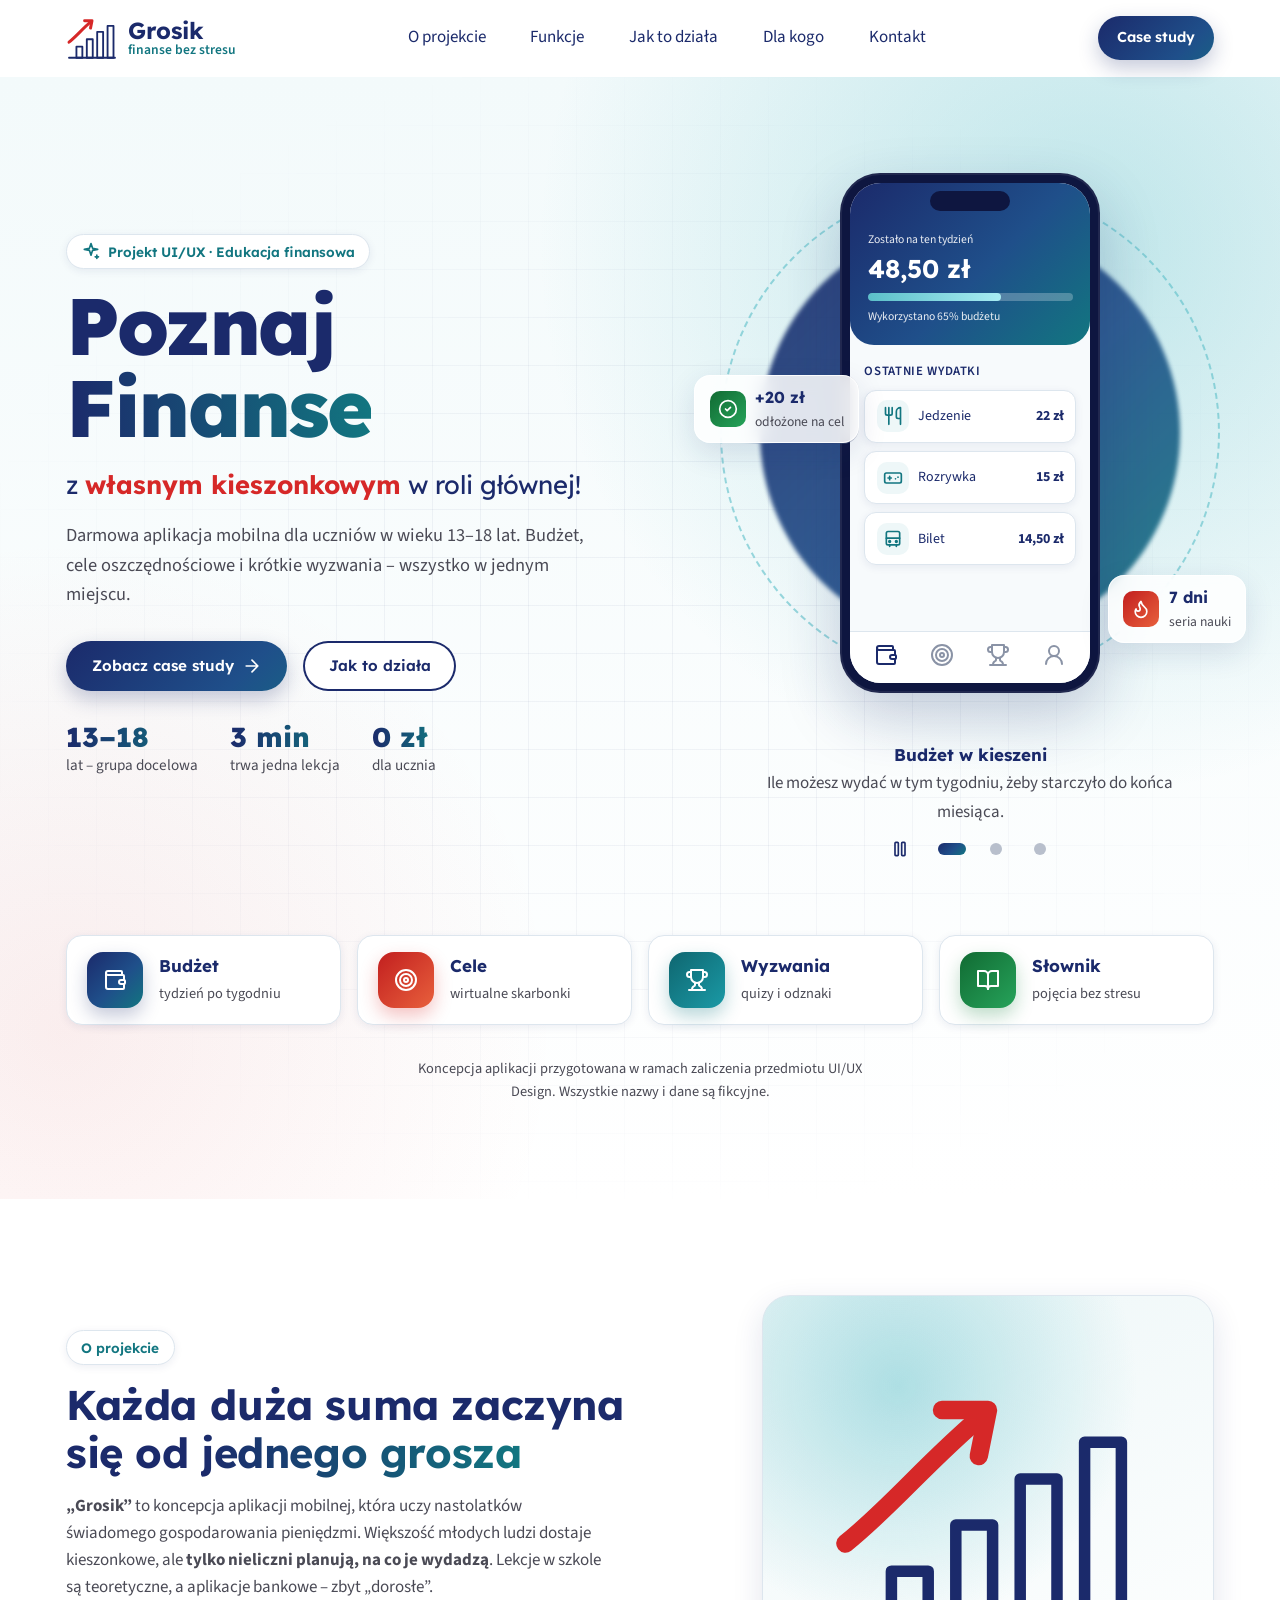
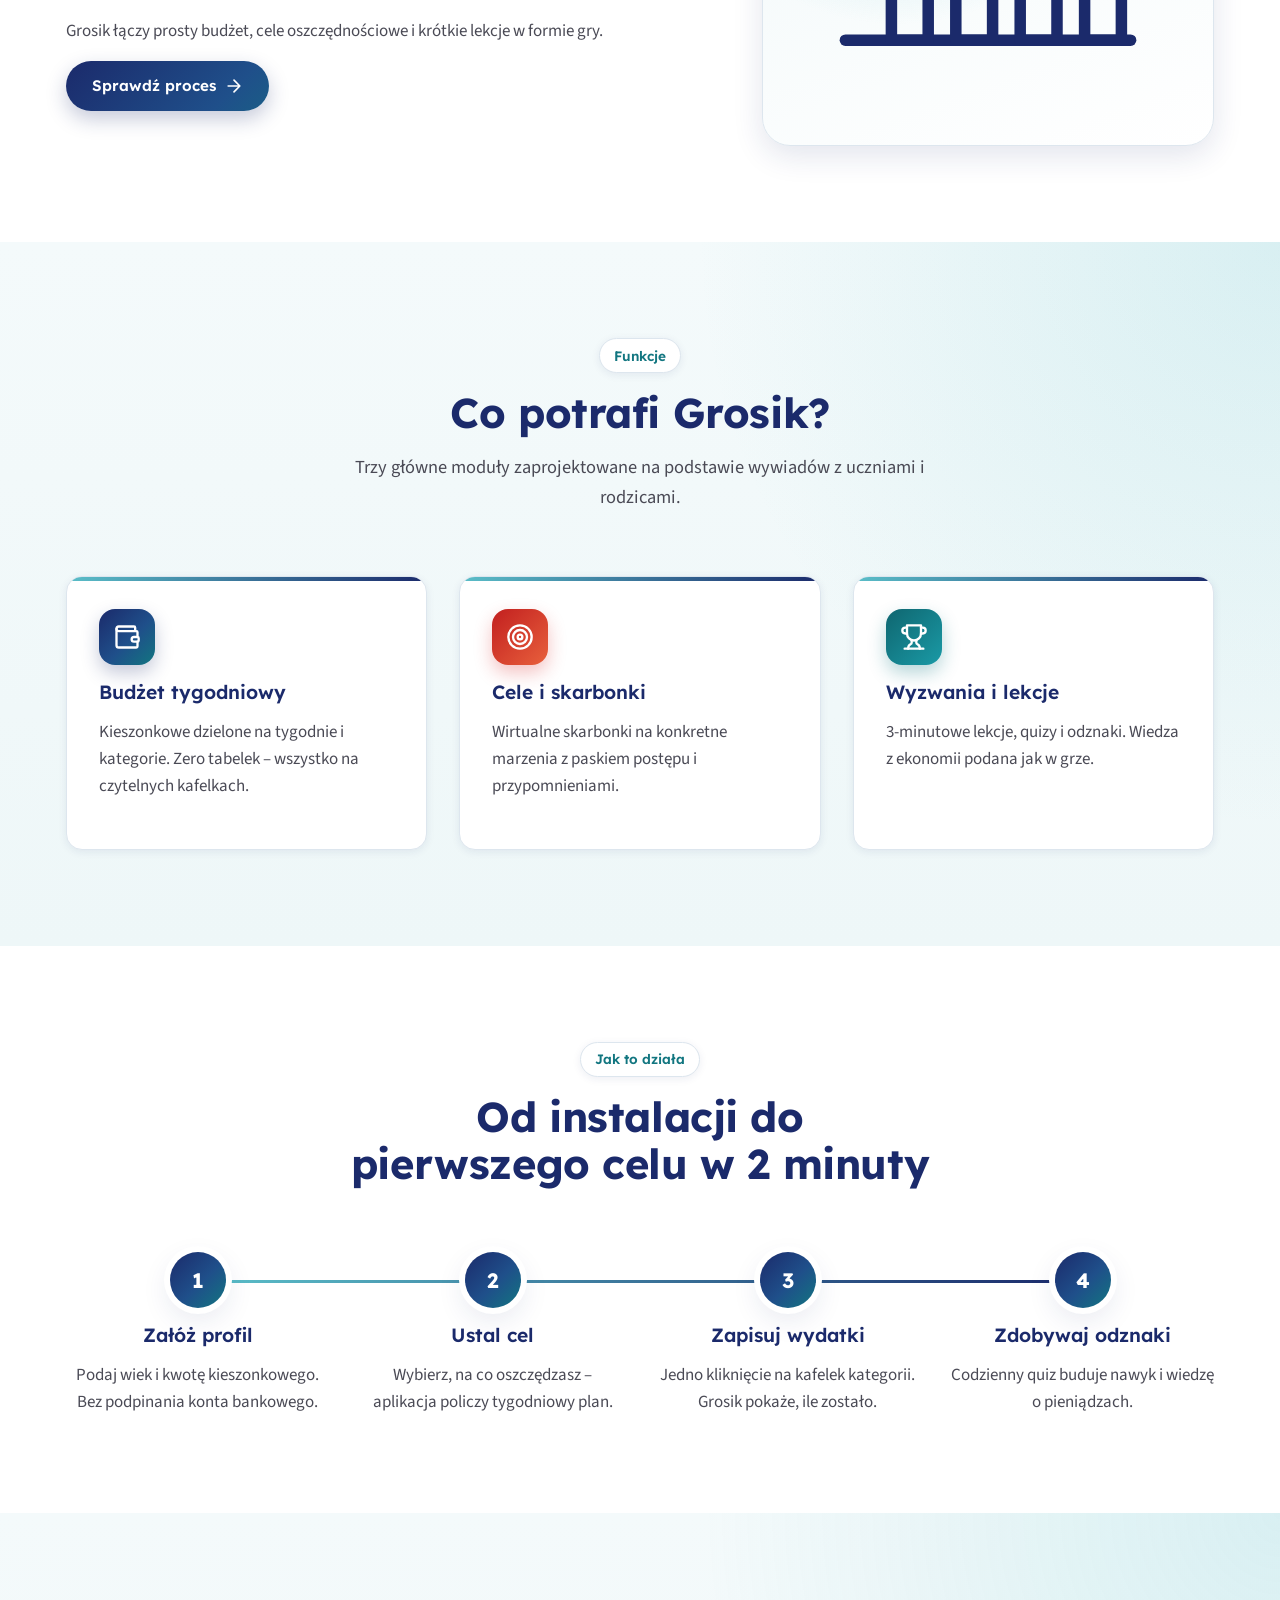
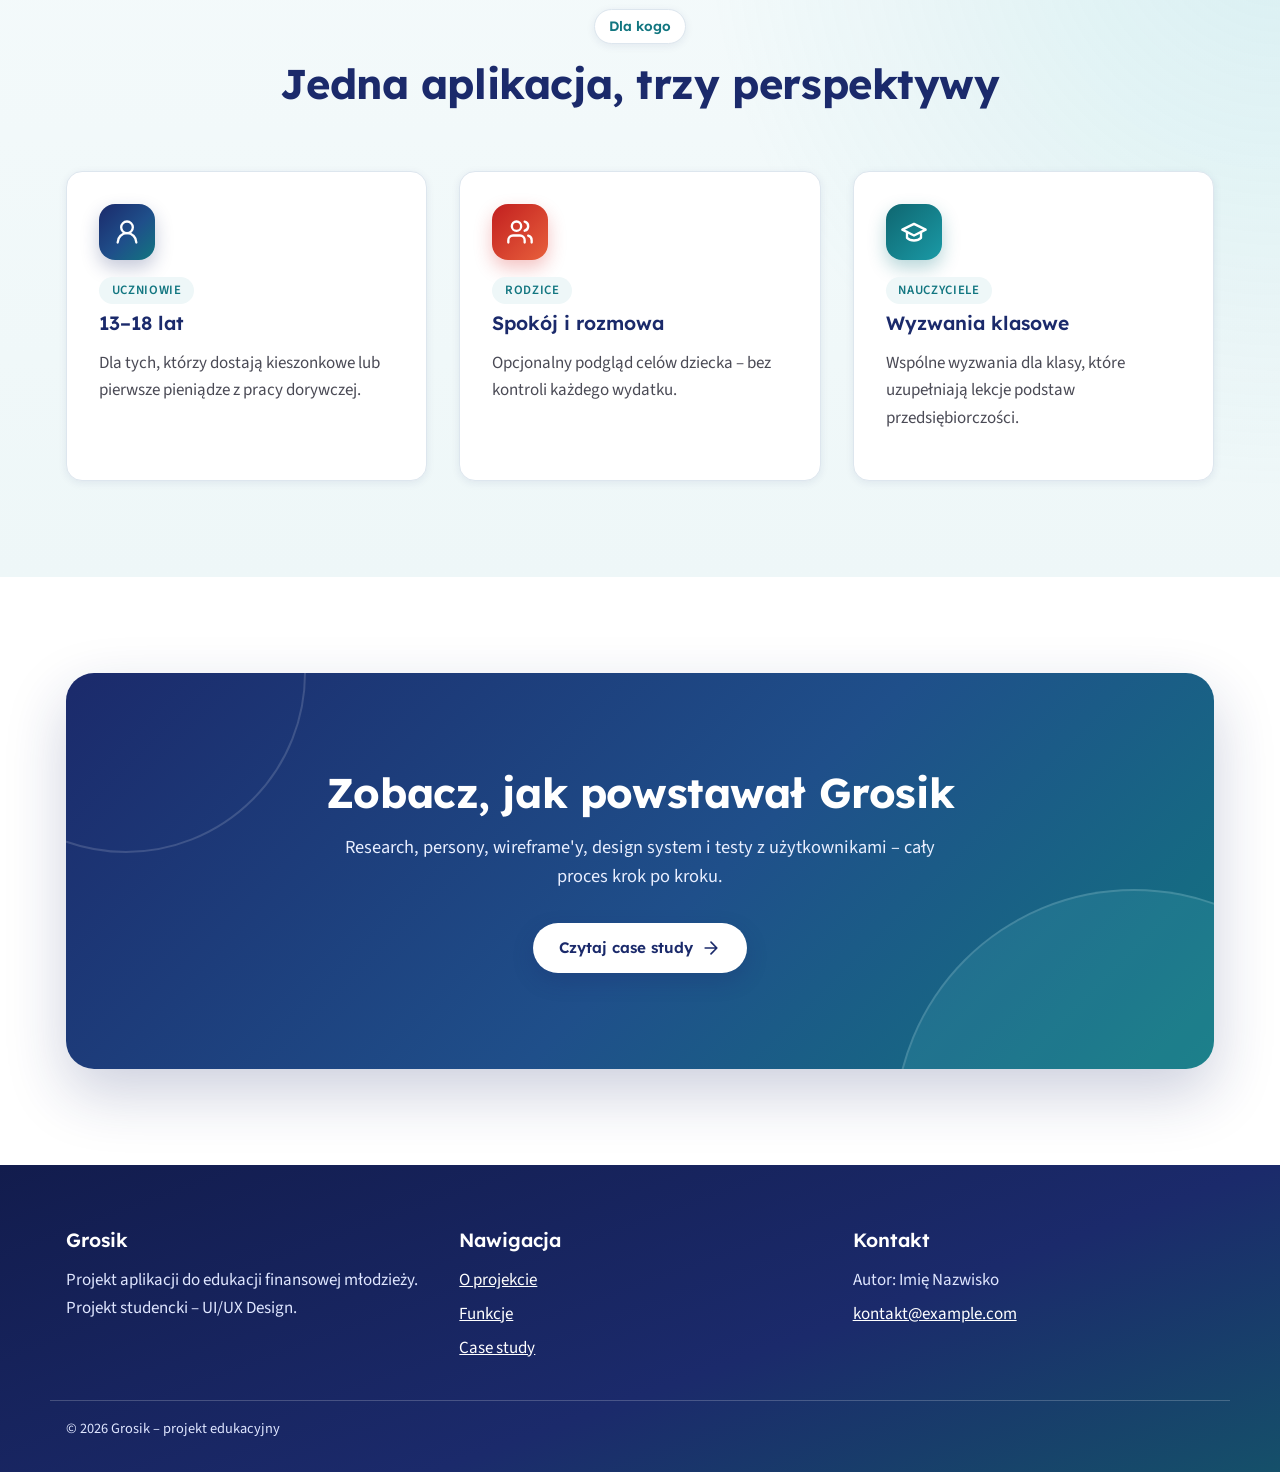
==== commit 4dd284c8: "Nowy hero, gradienty, animacje przy przewijaniu, dopracowany case study" ====
--- a/index.html
+++ b/index.html
@@ -10,6 +10,7 @@
   <link rel="preconnect" href="https://fonts.gstatic.com" crossorigin>
   <link href="https://fonts.googleapis.com/css2?family=Lexend:wght@400;600;700;800&family=Source+Sans+3:ital,wght@0,400;0,600;1,400&display=swap" rel="stylesheet">
   <link rel="stylesheet" href="css/style.css">
+  <script>document.documentElement.classList.add("js");</script>
 </head>
 <body>
   <!-- Zestaw ikon SVG (styl liniowy, 24×24, stroke 2) – używane przez <use href="#..."> -->
@@ -27,6 +28,8 @@
     <symbol id="i-user" viewBox="0 0 24 24"><circle cx="12" cy="8" r="5"/><path d="M20 21a8 8 0 0 0-16 0"/></symbol>
     <symbol id="i-users" viewBox="0 0 24 24"><path d="M16 21v-2a4 4 0 0 0-4-4H6a4 4 0 0 0-4 4v2"/><circle cx="9" cy="7" r="4"/><path d="M22 21v-2a4 4 0 0 0-3-3.87M16 3.13a4 4 0 0 1 0 7.75"/></symbol>
     <symbol id="i-school" viewBox="0 0 24 24"><path d="M22 10 12 5 2 10l10 5 10-5z"/><path d="M6 12v5c3 3 9 3 12 0v-5"/></symbol>
+    <symbol id="i-sparkle" viewBox="0 0 24 24"><path d="M12 3l1.9 5.8L20 10l-6.1 1.2L12 17l-1.9-5.8L4 10l6.1-1.2z"/><path d="M19 17v4M17 19h4"/></symbol>
+    <symbol id="i-trend" viewBox="0 0 24 24"><path d="M22 7l-8.5 8.5-5-5L2 17"/><path d="M16 7h6v6"/></symbol>
     <symbol id="i-menu" viewBox="0 0 24 24"><path d="M4 6h16M4 12h16M4 18h16"/></symbol>
     <symbol id="i-pause" viewBox="0 0 24 24"><rect x="6" y="4" width="4" height="16" rx="1"/><rect x="14" y="4" width="4" height="16" rx="1"/></symbol>
     <symbol id="i-play" viewBox="0 0 24 24"><path d="M6 3l14 9-14 9z"/></symbol>
@@ -39,7 +42,7 @@
   <header class="header">
     <div class="container header__inner">
       <a href="index.html" class="logo" aria-label="Grosik – strona główna">
-        <img src="img/logo.svg" alt="" width="56" height="46">
+        <img src="img/logo.svg" alt="" width="52" height="43">
         <span class="logo__text">Grosik<small>finanse bez stresu</small></span>
       </a>
 
@@ -64,132 +67,159 @@
   <main id="main">
     <!-- ========== HERO ========== -->
     <section class="hero">
-      <div class="container">
-        <div class="hero__top">
+      <div class="container hero__grid">
+        <div class="hero__content">
+          <span class="eyebrow"><svg class="icon icon--sm" aria-hidden="true"><use href="#i-sparkle"/></svg>Projekt UI/UX · Edukacja finansowa</span>
+          <h1 class="hero__title">Poznaj <span class="gradient-text">Finanse</span></h1>
+          <p class="hero__sub">z <strong class="highlight">własnym kieszonkowym</strong> w roli głównej!</p>
           <p class="hero__lead">
-            Darmowa <strong>aplikacja mobilna</strong> do nauki
-            zarządzania pieniędzmi dla uczniów w wieku 13–18 lat
-            <em>Budżet – Cele – Wyzwania</em>
+            Darmowa aplikacja mobilna dla uczniów w wieku 13–18 lat.
+            Budżet, cele oszczędnościowe i krótkie wyzwania – wszystko w jednym miejscu.
           </p>
-          <div class="hero__title">
-            <h1>Poznaj Finanse</h1>
-            <p>z <span class="highlight"><strong>własnym kieszonkowym</strong></span> w roli głównej!</p>
-          </div>
-        </div>
-
-        <div class="frame hero__frame">
-          <!-- Slider z ekranami aplikacji -->
-          <section class="slider" aria-roledescription="karuzela" aria-label="Ekrany aplikacji">
-            <div class="slide" aria-roledescription="slajd" aria-label="1 z 3">
-              <div>
-                <span class="tag">Ekran 1</span>
-                <h2>Budżet w kieszeni</h2>
-                <p>Wpisz kieszonkowe, a Grosik pokaże, ile możesz wydać w tym tygodniu, żeby starczyło do końca miesiąca.</p>
+          <div class="hero__actions">
+            <a href="case-study.html" class="btn">Zobacz case study <svg class="icon icon--sm" aria-hidden="true"><use href="#i-arrow"/></svg></a>
+            <a href="#jak-to-dziala" class="btn btn--ghost">Jak to działa</a>
+          </div>
+          <ul class="stats">
+            <li><strong>13–18</strong><span>lat – grupa docelowa</span></li>
+            <li><strong>3 min</strong><span>trwa jedna lekcja</span></li>
+            <li><strong>0 zł</strong><span>dla ucznia</span></li>
+          </ul>
+        </div>
+
+        <!-- Telefon ze sliderem ekranów -->
+        <section class="showcase slider" aria-roledescription="karuzela" aria-label="Ekrany aplikacji">
+          <div class="showcase__stage">
+            <div class="phone">
+              <div class="slide" aria-roledescription="slajd" aria-label="1 z 3"
+                   data-title="Budżet w kieszeni" data-text="Ile możesz wydać w tym tygodniu, żeby starczyło do końca miesiąca.">
+                <div class="phone__screen">
+                  <div class="screen__header">
+                    <small>Zostało na ten tydzień</small>
+                    <p class="screen__big">48,50 zł</p>
+                    <div class="progress" style="--fill: 65%"></div>
+                    <small>Wykorzystano 65% budżetu</small>
+                  </div>
+                  <div class="screen__body">
+                    <p class="screen__label">Ostatnie wydatki</p>
+                    <div class="phone__tile"><span class="tile__icon"><svg class="icon icon--sm" aria-hidden="true"><use href="#i-utensils"/></svg></span>Jedzenie<b>22 zł</b></div>
+                    <div class="phone__tile"><span class="tile__icon"><svg class="icon icon--sm" aria-hidden="true"><use href="#i-gamepad"/></svg></span>Rozrywka<b>15 zł</b></div>
+                    <div class="phone__tile"><span class="tile__icon"><svg class="icon icon--sm" aria-hidden="true"><use href="#i-bus"/></svg></span>Bilet<b>14,50 zł</b></div>
+                  </div>
+                  <div class="phone__tabbar" aria-hidden="true">
+                    <svg class="icon is-active"><use href="#i-wallet"/></svg>
+                    <svg class="icon"><use href="#i-target"/></svg>
+                    <svg class="icon"><use href="#i-trophy"/></svg>
+                    <svg class="icon"><use href="#i-user"/></svg>
+                  </div>
+                </div>
               </div>
-              <div class="phone" aria-hidden="true">
+
+              <div class="slide" aria-roledescription="slajd" aria-label="2 z 3"
+                   data-title="Cele oszczędnościowe" data-text="Duży cel rozbity na małe, tygodniowe kroki.">
                 <div class="phone__screen">
-                  <p>Zostało na ten tydzień</p>
-                  <p class="phone__big">48,50 zł</p>
-                  <div class="phone__bar" style="--fill: 65%"></div>
-                  <div class="phone__tile"><svg class="icon icon--sm"><use href="#i-utensils"/></svg>Jedzenie – 22 zł</div>
-                  <div class="phone__tile"><svg class="icon icon--sm"><use href="#i-gamepad"/></svg>Rozrywka – 15 zł</div>
-                  <div class="phone__tile"><svg class="icon icon--sm"><use href="#i-bus"/></svg>Bilet – 14,50 zł</div>
+                  <div class="screen__header">
+                    <small>Twój cel</small>
+                    <p class="screen__big"><svg class="icon" aria-hidden="true"><use href="#i-headphones"/></svg>Słuchawki</p>
+                    <div class="progress" style="--fill: 60%"></div>
+                    <small>180 z 300 zł</small>
+                  </div>
+                  <div class="screen__body">
+                    <p class="screen__label">Plan</p>
+                    <div class="phone__tile"><span class="tile__icon"><svg class="icon icon--sm" aria-hidden="true"><use href="#i-trend"/></svg></span>Odkładaj<b>20 zł / tydz.</b></div>
+                    <div class="phone__tile phone__tile--correct">Cel osiągniesz za 6 tygodni<svg class="icon icon--sm" aria-hidden="true"><use href="#i-check"/></svg></div>
+                  </div>
+                  <div class="phone__tabbar" aria-hidden="true">
+                    <svg class="icon"><use href="#i-wallet"/></svg>
+                    <svg class="icon is-active"><use href="#i-target"/></svg>
+                    <svg class="icon"><use href="#i-trophy"/></svg>
+                    <svg class="icon"><use href="#i-user"/></svg>
+                  </div>
+                </div>
+              </div>
+
+              <div class="slide" aria-roledescription="slajd" aria-label="3 z 3"
+                   data-title="Wyzwania i quizy" data-text="3-minutowe lekcje o inflacji, procentach i reklamach. Za każdą – odznaka.">
+                <div class="phone__screen">
+                  <div class="screen__header">
+                    <small>Quiz dnia</small>
+                    <p class="screen__big">Co to jest inflacja?</p>
+                  </div>
+                  <div class="screen__body">
+                    <div class="phone__tile phone__tile--correct">A. Wzrost cen w czasie<svg class="icon icon--sm" aria-hidden="true"><use href="#i-check"/></svg></div>
+                    <div class="phone__tile">B. Rodzaj konta</div>
+                    <div class="phone__tile">C. Podatek od zakupów</div>
+                    <p class="phone__streak"><svg class="icon icon--sm" aria-hidden="true"><use href="#i-flame"/></svg>Seria: 7 dni</p>
+                  </div>
+                  <div class="phone__tabbar" aria-hidden="true">
+                    <svg class="icon"><use href="#i-wallet"/></svg>
+                    <svg class="icon"><use href="#i-target"/></svg>
+                    <svg class="icon is-active"><use href="#i-trophy"/></svg>
+                    <svg class="icon"><use href="#i-user"/></svg>
+                  </div>
                 </div>
               </div>
             </div>
 
-            <div class="slide" aria-roledescription="slajd" aria-label="2 z 3">
-              <div>
-                <span class="tag">Ekran 2</span>
-                <h2>Cele oszczędnościowe</h2>
-                <p>Słuchawki, wyjazd, nowy telefon? Ustal cel, a aplikacja rozbije go na małe, tygodniowe kroki.</p>
-              </div>
-              <div class="phone" aria-hidden="true">
-                <div class="phone__screen">
-                  <p>Twój cel</p>
-                  <p class="phone__big"><svg class="icon"><use href="#i-headphones"/></svg>Słuchawki</p>
-                  <p>180 / 300 zł</p>
-                  <div class="phone__bar" style="--fill: 60%"></div>
-                  <div class="phone__tile">Odkładaj 20 zł tygodniowo</div>
-                  <div class="phone__tile"><svg class="icon icon--sm"><use href="#i-check"/></svg>Cel za 6 tygodni</div>
-                </div>
-              </div>
+            <div class="float-badge float-badge--top" aria-hidden="true">
+              <span class="icon-badge icon-badge--green"><svg class="icon icon--sm"><use href="#i-check"/></svg></span>
+              <div><strong>+20 zł</strong>odłożone na cel</div>
             </div>
-
-            <div class="slide" aria-roledescription="slajd" aria-label="3 z 3">
-              <div>
-                <span class="tag">Ekran 3</span>
-                <h2>Wyzwania i quizy</h2>
-                <p>Krótkie lekcje (3 minuty!) o inflacji, procencie składanym czy reklamach. Za każdą zdobywasz odznaki.</p>
-              </div>
-              <div class="phone" aria-hidden="true">
-                <div class="phone__screen">
-                  <p>Quiz dnia</p>
-                  <p class="phone__big">Co to jest inflacja?</p>
-                  <div class="phone__tile">A. Wzrost cen w czasie</div>
-                  <div class="phone__tile">B. Rodzaj konta</div>
-                  <div class="phone__tile">C. Podatek od zakupów</div>
-                  <p class="phone__streak"><svg class="icon icon--sm"><use href="#i-flame"/></svg>Seria: 7 dni</p>
-                </div>
-              </div>
+            <div class="float-badge float-badge--bottom" aria-hidden="true">
+              <span class="icon-badge icon-badge--red"><svg class="icon icon--sm"><use href="#i-flame"/></svg></span>
+              <div><strong>7 dni</strong>seria nauki</div>
             </div>
-
-            <div class="slider__controls">
-              <button class="slider__pause" type="button" aria-pressed="false" aria-label="Zatrzymaj automatyczne przewijanie">
-                <svg class="icon icon--sm" aria-hidden="true"><use href="#i-pause"/></svg>
-              </button>
-              <div class="slider__dots"></div>
-            </div>
-          </section>
-
-          <!-- Prawa kolumna – moduły aplikacji -->
-          <div class="grid-2">
-            <div class="card mini-card">
-              <span class="card__icon"><svg class="icon icon--lg" aria-hidden="true"><use href="#i-wallet"/></svg></span>
-              Budżet
-            </div>
-            <div class="card mini-card">
-              <span class="card__icon card__icon--red"><svg class="icon icon--lg" aria-hidden="true"><use href="#i-target"/></svg></span>
-              Cele
-            </div>
-            <div class="card mini-card">
-              <span class="card__icon card__icon--teal"><svg class="icon icon--lg" aria-hidden="true"><use href="#i-trophy"/></svg></span>
-              Wyzwania
-            </div>
-            <div class="card mini-card">
-              <span class="card__icon card__icon--green"><svg class="icon icon--lg" aria-hidden="true"><use href="#i-book"/></svg></span>
-              Słownik
-            </div>
-          </div>
-        </div>
-
-        <div class="partners" aria-label="Kontekst projektu">
-          <span class="partners__item">Projekt studencki</span>
-          <span class="partners__item">UI/UX Design</span>
-          <span class="partners__item">Edukacja finansowa</span>
-          <span>Koncepcja aplikacji przygotowana w ramach zaliczenia przedmiotu. Wszystkie nazwy i dane są fikcyjne.</span>
-        </div>
+          </div>
+
+          <p class="slider__caption"></p>
+          <div class="slider__controls">
+            <button class="slider__pause" type="button" aria-pressed="false" aria-label="Zatrzymaj automatyczne przewijanie">
+              <svg class="icon icon--sm" aria-hidden="true"><use href="#i-pause"/></svg>
+            </button>
+            <div class="slider__dots"></div>
+          </div>
+        </section>
+      </div>
+
+      <div class="container">
+        <div class="modules">
+          <div class="card card--hover module reveal">
+            <span class="icon-badge"><svg class="icon" aria-hidden="true"><use href="#i-wallet"/></svg></span>
+            <div><strong>Budżet</strong><span>tydzień po tygodniu</span></div>
+          </div>
+          <div class="card card--hover module reveal">
+            <span class="icon-badge icon-badge--red"><svg class="icon" aria-hidden="true"><use href="#i-target"/></svg></span>
+            <div><strong>Cele</strong><span>wirtualne skarbonki</span></div>
+          </div>
+          <div class="card card--hover module reveal">
+            <span class="icon-badge icon-badge--teal"><svg class="icon" aria-hidden="true"><use href="#i-trophy"/></svg></span>
+            <div><strong>Wyzwania</strong><span>quizy i odznaki</span></div>
+          </div>
+          <div class="card card--hover module reveal">
+            <span class="icon-badge icon-badge--green"><svg class="icon" aria-hidden="true"><use href="#i-book"/></svg></span>
+            <div><strong>Słownik</strong><span>pojęcia bez stresu</span></div>
+          </div>
+        </div>
+        <p class="hero__note">Koncepcja aplikacji przygotowana w ramach zaliczenia przedmiotu UI/UX Design. Wszystkie nazwy i dane są fikcyjne.</p>
       </div>
     </section>
 
     <!-- ========== O PROJEKCIE ========== -->
     <section class="section" id="o-projekcie">
       <div class="container about">
-        <div>
-          <h2>O projekcie</h2>
+        <div class="reveal">
+          <span class="eyebrow">O projekcie</span>
+          <h2>Każda duża suma zaczyna się od <span class="gradient-text">jednego grosza</span></h2>
           <p>
             <strong>„Grosik”</strong> to koncepcja aplikacji mobilnej, która uczy nastolatków
-            świadomego gospodarowania pieniędzmi. Z badań wynika, że większość młodych ludzi
-            dostaje kieszonkowe, ale <strong>tylko nieliczni planują, na co je wydadzą</strong>.
+            świadomego gospodarowania pieniędzmi. Większość młodych ludzi dostaje kieszonkowe,
+            ale <strong>tylko nieliczni planują, na co je wydadzą</strong>.
             Lekcje w szkole są teoretyczne, a aplikacje bankowe – zbyt „dorosłe”.
           </p>
-          <p>
-            Grosik łączy prosty budżet, cele oszczędnościowe i krótkie lekcje w formie gry.
-            Dlaczego „Grosik”? Bo każda duża suma zaczyna się od jednego grosza!
-          </p>
+          <p>Grosik łączy prosty budżet, cele oszczędnościowe i krótkie lekcje w formie gry.</p>
           <a href="case-study.html" class="btn">Sprawdź proces <svg class="icon icon--sm" aria-hidden="true"><use href="#i-arrow"/></svg></a>
         </div>
-        <div class="sketch" aria-hidden="true">
+        <div class="about__visual reveal" aria-hidden="true">
           <img src="img/logo.svg" alt="" width="260" height="215">
         </div>
       </div>
@@ -198,21 +228,24 @@
     <!-- ========== FUNKCJE ========== -->
     <section class="section section--soft" id="funkcje">
       <div class="container">
-        <h2>Co potrafi Grosik?</h2>
-        <p>Trzy główne moduły zaprojektowane na podstawie wywiadów z uczniami i rodzicami.</p>
+        <div class="section__head reveal">
+          <span class="eyebrow">Funkcje</span>
+          <h2>Co potrafi Grosik?</h2>
+          <p>Trzy główne moduły zaprojektowane na podstawie wywiadów z uczniami i rodzicami.</p>
+        </div>
         <div class="grid-3">
-          <article class="card">
-            <span class="card__icon"><svg class="icon icon--lg" aria-hidden="true"><use href="#i-wallet"/></svg></span>
+          <article class="card card--hover card--accent reveal">
+            <span class="icon-badge"><svg class="icon icon--lg" aria-hidden="true"><use href="#i-wallet"/></svg></span>
             <h3>Budżet tygodniowy</h3>
-            <p>Kieszonkowe dzielone na tygodnie i kategorie. Zero tabelek – wszystko na kolorowych kafelkach.</p>
-          </article>
-          <article class="card">
-            <span class="card__icon card__icon--red"><svg class="icon icon--lg" aria-hidden="true"><use href="#i-target"/></svg></span>
+            <p>Kieszonkowe dzielone na tygodnie i kategorie. Zero tabelek – wszystko na czytelnych kafelkach.</p>
+          </article>
+          <article class="card card--hover card--accent reveal">
+            <span class="icon-badge icon-badge--red"><svg class="icon icon--lg" aria-hidden="true"><use href="#i-target"/></svg></span>
             <h3>Cele i skarbonki</h3>
             <p>Wirtualne skarbonki na konkretne marzenia z paskiem postępu i przypomnieniami.</p>
           </article>
-          <article class="card">
-            <span class="card__icon card__icon--teal"><svg class="icon icon--lg" aria-hidden="true"><use href="#i-trophy"/></svg></span>
+          <article class="card card--hover card--accent reveal">
+            <span class="icon-badge icon-badge--teal"><svg class="icon icon--lg" aria-hidden="true"><use href="#i-trophy"/></svg></span>
             <h3>Wyzwania i lekcje</h3>
             <p>3-minutowe lekcje, quizy i odznaki. Wiedza z ekonomii podana jak w grze.</p>
           </article>
@@ -222,16 +255,16 @@
 
     <!-- ========== JAK TO DZIAŁA ========== -->
     <section class="section" id="jak-to-dziala">
-      <div class="container grid-2">
-        <div>
-          <h2>Jak to działa?</h2>
-          <p>Od instalacji do pierwszego celu w mniej niż 2 minuty.</p>
-        </div>
-        <ol class="steps">
+      <div class="container">
+        <div class="section__head reveal">
+          <span class="eyebrow">Jak to działa</span>
+          <h2>Od instalacji do pierwszego celu w 2 minuty</h2>
+        </div>
+        <ol class="steps reveal">
           <li><h3>Załóż profil</h3><p>Podaj wiek i kwotę kieszonkowego. Bez podpinania konta bankowego.</p></li>
           <li><h3>Ustal cel</h3><p>Wybierz, na co oszczędzasz – aplikacja policzy tygodniowy plan.</p></li>
           <li><h3>Zapisuj wydatki</h3><p>Jedno kliknięcie na kafelek kategorii. Grosik pokaże, ile zostało.</p></li>
-          <li><h3>Ucz się i zdobywaj odznaki</h3><p>Codzienny quiz buduje nawyk i wiedzę o pieniądzach.</p></li>
+          <li><h3>Zdobywaj odznaki</h3><p>Codzienny quiz buduje nawyk i wiedzę o pieniądzach.</p></li>
         </ol>
       </div>
     </section>
@@ -239,24 +272,27 @@
     <!-- ========== DLA KOGO ========== -->
     <section class="section section--soft" id="dla-kogo">
       <div class="container">
-        <h2>Dla kogo?</h2>
+        <div class="section__head reveal">
+          <span class="eyebrow">Dla kogo</span>
+          <h2>Jedna aplikacja, trzy perspektywy</h2>
+        </div>
         <div class="grid-3">
-          <article class="card">
-            <span class="card__icon"><svg class="icon icon--lg" aria-hidden="true"><use href="#i-user"/></svg></span>
+          <article class="card card--hover reveal">
+            <span class="icon-badge"><svg class="icon icon--lg" aria-hidden="true"><use href="#i-user"/></svg></span>
             <span class="tag">Uczniowie</span>
             <h3>13–18 lat</h3>
             <p>Dla tych, którzy dostają kieszonkowe lub pierwsze pieniądze z pracy dorywczej.</p>
           </article>
-          <article class="card">
-            <span class="card__icon card__icon--red"><svg class="icon icon--lg" aria-hidden="true"><use href="#i-users"/></svg></span>
+          <article class="card card--hover reveal">
+            <span class="icon-badge icon-badge--red"><svg class="icon icon--lg" aria-hidden="true"><use href="#i-users"/></svg></span>
             <span class="tag">Rodzice</span>
             <h3>Spokój i rozmowa</h3>
             <p>Opcjonalny podgląd celów dziecka – bez kontroli każdego wydatku.</p>
           </article>
-          <article class="card">
-            <span class="card__icon card__icon--teal"><svg class="icon icon--lg" aria-hidden="true"><use href="#i-school"/></svg></span>
+          <article class="card card--hover reveal">
+            <span class="icon-badge icon-badge--teal"><svg class="icon icon--lg" aria-hidden="true"><use href="#i-school"/></svg></span>
             <span class="tag">Nauczyciele</span>
-            <h3>Gotowe wyzwania klasowe</h3>
+            <h3>Wyzwania klasowe</h3>
             <p>Wspólne wyzwania dla klasy, które uzupełniają lekcje podstaw przedsiębiorczości.</p>
           </article>
         </div>
@@ -266,10 +302,10 @@
     <!-- ========== CTA ========== -->
     <section class="section">
       <div class="container">
-        <div class="cta">
+        <div class="cta reveal">
           <h2>Zobacz, jak powstawał Grosik</h2>
           <p>Research, persony, wireframe'y, design system i testy z użytkownikami – cały proces krok po kroku.</p>
-          <a href="case-study.html" class="btn">Czytaj case study <svg class="icon icon--sm" aria-hidden="true"><use href="#i-arrow"/></svg></a>
+          <a href="case-study.html" class="btn btn--light">Czytaj case study <svg class="icon icon--sm" aria-hidden="true"><use href="#i-arrow"/></svg></a>
         </div>
       </div>
     </section>
--- a/css/style.css
+++ b/css/style.css
@@ -1,7 +1,7 @@
 /* =========================================================
    Grosik – arkusz stylów
    Struktura: 1. Tokeny  2. Baza  3. Layout  4. Komponenty
-              5. Strona główna  6. Case study  7. RWD
+              5. Strona główna  6. Case study  7. Animacje  8. RWD
    ========================================================= */
 
 /* ---------- 1. TOKENY (design system) ---------- */
@@ -10,16 +10,24 @@
   --navy: #1b2a6b;        /* główny – 13.2:1 */
   --navy-dark: #121c4d;
   --teal: #127680;        /* linki, akcenty – 5.4:1 */
-  --teal-light: #5bbfc9;  /* tylko dekoracje (ramki, tła) */
+  --teal-light: #5bbfc9;  /* tylko dekoracje */
   --red: #d62828;         /* wyróżnienia, focus – 5.0:1 */
   --green: #15803d;       /* sukces – 5.0:1 */
   --text: #4a4a55;        /* tekst główny – 8.9:1 */
   --bg: #ffffff;
   --bg-soft: #eef7f8;
-  --border: #d9e3ea;
+  --border: #dde6ee;
   --wire: #d4d4d8;
   --warning-bg: #fff8e1;
   --warning: #9a6700;
+
+  /* gradienty */
+  --grad-brand: linear-gradient(135deg, #1b2a6b 0%, #1f4f8a 55%, #127680 100%);
+  --grad-teal: linear-gradient(135deg, #0f6670 0%, #1a9aa6 100%);
+  --grad-red: linear-gradient(135deg, #c21f1f 0%, #e8603c 100%);
+  --grad-green: linear-gradient(135deg, #116b33 0%, #26a35a 100%);
+  --grad-text: linear-gradient(90deg, #1b2a6b 0%, #127680 100%);
+  --grad-border: linear-gradient(135deg, #5bbfc9, #1b2a6b);
 
   /* typografia */
   --font-head: "Lexend", Arial, sans-serif;
@@ -30,18 +38,25 @@
   --space-s: 1rem;      /* 16 */
   --space-m: 2rem;      /* 32 */
   --space-l: 4rem;      /* 64 */
+  --space-xl: 6rem;     /* 96 */
 
   /* ikony */
   --icon-sm: 20px;
   --icon-md: 24px;
-  --icon-lg: 32px;
-
-  /* kształty i ruch */
-  --radius: 12px;
+  --icon-lg: 28px;
+
+  /* kształty, cienie, ruch */
+  --radius-s: 10px;
+  --radius: 16px;
+  --radius-l: 28px;
   --radius-pill: 999px;
-  --shadow: 0 6px 20px rgba(27, 42, 107, 0.12);
+  --shadow-s: 0 2px 8px rgba(27, 42, 107, 0.08);
+  --shadow: 0 10px 30px rgba(27, 42, 107, 0.12);
+  --shadow-l: 0 24px 60px rgba(27, 42, 107, 0.22);
   --duration-fast: 150ms;
   --duration: 250ms;
+  --duration-slow: 600ms;
+  --ease-out: cubic-bezier(0.22, 1, 0.36, 1);
   --max-width: 1180px;
 }
 
@@ -61,21 +76,22 @@
   line-height: 1.6;
   color: var(--text);
   background: var(--bg);
+  overflow-x: hidden;
 }
 
 h1, h2, h3, h4 {
   font-family: var(--font-head);
   color: var(--navy);
-  line-height: 1.2;
+  line-height: 1.15;
   margin: 0 0 var(--space-s);
   text-wrap: balance;
 }
 
-h2 { font-size: clamp(1.6rem, 3vw, 2.2rem); font-weight: 700; }
+h2 { font-size: clamp(1.8rem, 3.4vw, 2.6rem); font-weight: 700; letter-spacing: -0.01em; }
 h3 { font-size: 1.2rem; font-weight: 600; }
 h4 { font-size: 1.05rem; font-weight: 600; margin: 0; }
 
-p { margin: 0 0 var(--space-s); max-width: 70ch; }
+p { margin: 0 0 var(--space-s); max-width: 68ch; }
 
 a {
   color: var(--teal);
@@ -87,14 +103,12 @@
 
 img, svg { max-width: 100%; display: block; }
 
-/* widoczny focus – WCAG 2.4.7 */
 :focus-visible {
   outline: 3px solid var(--red);
   outline-offset: 3px;
 }
 
-/* nagłówek sticky nie zasłania kotwic ani fokusu */
-[id] { scroll-margin-top: 100px; }
+[id] { scroll-margin-top: 96px; }
 
 .skip-link {
   position: absolute;
@@ -107,16 +121,14 @@
 }
 .skip-link:focus { left: var(--space-s); }
 
-.visually-hidden {
-  position: absolute;
-  width: 1px;
-  height: 1px;
-  overflow: hidden;
-  clip: rect(0 0 0 0);
-  white-space: nowrap;
-}
-
 .highlight { color: var(--red); }
+
+.gradient-text {
+  background: var(--grad-text);
+  -webkit-background-clip: text;
+  background-clip: text;
+  color: transparent;
+}
 
 /* Ikony SVG (styl liniowy, jedna grubość) */
 .icon {
@@ -141,8 +153,22 @@
   padding: 0 var(--space-s);
 }
 
-.section { padding: var(--space-l) 0; }
-.section--soft { background: var(--bg-soft); }
+.section { padding: var(--space-xl) 0; position: relative; }
+
+.section--soft {
+  background:
+    radial-gradient(circle at 100% 0%, rgba(91, 191, 201, 0.18), transparent 40%),
+    linear-gradient(180deg, #f4fafb 0%, #eef7f8 100%);
+}
+
+/* nagłówek sekcji – wyśrodkowany */
+.section__head {
+  text-align: center;
+  max-width: 720px;
+  margin: 0 auto var(--space-l);
+}
+
+.section__head p { margin: 0 auto; font-size: 1.15rem; }
 
 .grid-2,
 .grid-3,
@@ -159,13 +185,21 @@
 
 /* ---------- 4. KOMPONENTY ---------- */
 
-/* Header / nawigacja */
+/* Header */
 .header {
   position: sticky;
   top: 0;
   z-index: 50;
-  background: rgba(255, 255, 255, 0.97);
-  border-bottom: 1px solid var(--border);
+  background: rgba(255, 255, 255, 0.82);
+  backdrop-filter: blur(12px);
+  -webkit-backdrop-filter: blur(12px);
+  border-bottom: 1px solid transparent;
+  transition: border-color var(--duration), box-shadow var(--duration);
+}
+
+.header.is-scrolled {
+  border-bottom-color: var(--border);
+  box-shadow: var(--shadow-s);
 }
 
 .header__inner {
@@ -173,7 +207,7 @@
   align-items: center;
   justify-content: space-between;
   gap: var(--space-m);
-  min-height: 80px;
+  min-height: 76px;
 }
 
 .logo {
@@ -186,7 +220,7 @@
 .logo__text {
   font-family: var(--font-head);
   font-weight: 700;
-  font-size: 1.5rem;
+  font-size: 1.45rem;
   color: var(--navy);
   line-height: 1.1;
 }
@@ -202,7 +236,7 @@
 .nav ul {
   display: flex;
   align-items: center;
-  gap: var(--space-m);
+  gap: var(--space-s);
   list-style: none;
   margin: 0;
   padding: 0;
@@ -213,14 +247,16 @@
   color: var(--navy);
   font-weight: 400;
   text-decoration: none;
-  padding: 0.6rem 0;
-  border-bottom: 2px solid transparent;
-  transition: border-color var(--duration-fast);
-}
-
-.nav a:hover,
+  padding: 0.55rem 0.9rem;
+  border-radius: var(--radius-pill);
+  transition: background var(--duration-fast), color var(--duration-fast);
+}
+
+.nav a:hover { background: var(--bg-soft); }
+
 .nav a[aria-current="page"] {
-  border-bottom-color: var(--teal-light);
+  background: var(--bg-soft);
+  font-weight: 600;
 }
 
 .nav__toggle {
@@ -230,12 +266,12 @@
   place-items: center;
   background: none;
   border: 2px solid var(--navy);
-  border-radius: 8px;
+  border-radius: 12px;
   color: var(--navy);
   cursor: pointer;
 }
 
-/* Przyciski – hover zmienia tylko kolor (bez przesuwania layoutu) */
+/* Przyciski */
 .btn {
   display: inline-flex;
   align-items: center;
@@ -244,76 +280,69 @@
   font-family: var(--font-head);
   font-weight: 600;
   font-size: 0.95rem;
-  text-transform: uppercase;
-  letter-spacing: 0.03em;
   text-decoration: none;
   color: #fff;
+  background: var(--grad-brand);
+  background-size: 150% 100%;
+  background-position: 0% 0%;
+  padding: 0.8rem 1.6rem;
+  border-radius: var(--radius-pill);
+  border: none;
+  min-height: 48px;
+  cursor: pointer;
+  box-shadow: 0 8px 20px rgba(27, 42, 107, 0.25);
+  transition: background-position var(--duration) var(--ease-out), box-shadow var(--duration);
+}
+
+.btn:hover {
+  color: #fff;
+  background-position: 100% 0%;
+  box-shadow: 0 12px 28px rgba(18, 118, 128, 0.35);
+}
+
+.btn:active { box-shadow: 0 4px 10px rgba(27, 42, 107, 0.25); }
+
+.btn .icon { transition: transform var(--duration) var(--ease-out); }
+.btn:hover .icon { transform: translateX(3px); }
+
+.btn--ghost {
+  background: #fff;
+  color: var(--navy);
+  box-shadow: inset 0 0 0 2px var(--navy);
+}
+
+.btn--ghost:hover {
   background: var(--navy);
-  padding: 0.7rem 1.6rem;
-  border-radius: var(--radius-pill);
-  border: 2px solid var(--navy);
-  min-height: 44px;
-  cursor: pointer;
-  transition: background var(--duration-fast), color var(--duration-fast);
-}
-
-.btn:hover {
-  background: var(--navy-dark);
-  border-color: var(--navy-dark);
   color: #fff;
-}
-
-.btn:active { background: var(--teal); border-color: var(--teal); }
-
-.btn--outline {
-  background: transparent;
-  color: var(--navy);
-}
-
-.btn--outline:hover { background: var(--navy); }
-
-.btn--small { padding: 0.45rem 1.2rem; font-size: 0.875rem; }
-
-/* Karta */
-.card {
+  box-shadow: inset 0 0 0 2px var(--navy);
+}
+
+.btn--light {
+  background: #fff;
+  color: var(--navy);
+}
+
+.btn--light:hover { background: var(--bg-soft); color: var(--navy); }
+
+.btn--small { padding: 0.5rem 1.2rem; min-height: 44px; font-size: 0.9rem; }
+
+/* Etykieta nad nagłówkiem */
+.eyebrow {
+  display: inline-flex;
+  align-items: center;
+  gap: 0.4rem;
+  font-family: var(--font-head);
+  font-size: 0.85rem;
+  font-weight: 600;
+  color: var(--teal);
   background: #fff;
   border: 1px solid var(--border);
-  border-radius: var(--radius);
-  padding: var(--space-m);
-  box-shadow: var(--shadow);
-}
-
-.card__icon {
-  width: 56px;
-  height: 56px;
-  display: grid;
-  place-items: center;
-  border-radius: 50%;
-  background: var(--bg-soft);
-  color: var(--navy);
+  border-radius: var(--radius-pill);
+  padding: 0.35rem 0.9rem;
   margin-bottom: var(--space-s);
-}
-
-.card__icon--red { color: var(--red); }
-.card__icon--teal { color: var(--teal); }
-.card__icon--green { color: var(--green); }
-
-/* Mała karta z ikoną (hero) */
-.mini-card {
-  display: flex;
-  flex-direction: column;
-  align-items: center;
-  gap: var(--space-xs);
-  padding: var(--space-s);
-  text-align: center;
-  font-family: var(--font-head);
-  font-weight: 600;
-  color: var(--navy);
-}
-
-.mini-card .card__icon { margin: 0; }
-
-/* Etykieta */
+  box-shadow: var(--shadow-s);
+}
+
 .tag {
   display: inline-block;
   font-size: 0.8rem;
@@ -327,12 +356,48 @@
   margin-bottom: var(--space-xs);
 }
 
-/* Ramka w stylu oryginału (turkusowa linia) */
-.frame {
-  border: 6px solid var(--teal-light);
-  border-radius: 20px;
+/* Karta */
+.card {
+  position: relative;
+  background: #fff;
+  border: 1px solid var(--border);
+  border-radius: var(--radius);
   padding: var(--space-m);
-}
+  box-shadow: var(--shadow-s);
+  transition: box-shadow var(--duration) var(--ease-out), border-color var(--duration);
+}
+
+.card--hover:hover {
+  box-shadow: var(--shadow);
+  border-color: var(--teal-light);
+}
+
+/* karta z gradientową linią u góry */
+.card--accent { overflow: hidden; }
+.card--accent::before {
+  content: "";
+  position: absolute;
+  inset: 0 0 auto 0;
+  height: 4px;
+  background: var(--grad-border);
+}
+
+/* Ikona w gradientowym kafelku */
+.icon-badge {
+  width: 56px;
+  height: 56px;
+  display: grid;
+  place-items: center;
+  border-radius: 16px;
+  color: #fff;
+  background: var(--grad-brand);
+  box-shadow: 0 8px 18px rgba(27, 42, 107, 0.25);
+  margin-bottom: var(--space-s);
+}
+
+.icon-badge--teal { background: var(--grad-teal); box-shadow: 0 8px 18px rgba(18, 118, 128, 0.3); }
+.icon-badge--red { background: var(--grad-red); box-shadow: 0 8px 18px rgba(214, 40, 40, 0.28); }
+.icon-badge--green { background: var(--grad-green); box-shadow: 0 8px 18px rgba(21, 128, 61, 0.28); }
 
 /* Lista z ikonami */
 .icon-list {
@@ -342,26 +407,31 @@
 }
 
 .icon-list li {
-  display: flex;
-  gap: var(--space-xs);
-  align-items: flex-start;
+  position: relative;
+  padding-left: 1.85rem;
   margin-bottom: var(--space-xs);
 }
 
-.icon-list .icon { color: var(--green); margin-top: 0.15rem; }
+.icon-list .icon {
+  position: absolute;
+  left: 0;
+  top: 0.2rem;
+  color: var(--green);
+}
 
 /* Footer */
 .footer {
-  background: var(--navy);
+  background: linear-gradient(160deg, #121c4d 0%, #1b2a6b 60%, #15506a 100%);
   color: #dfe6ff;
   padding: var(--space-l) 0 var(--space-m);
 }
 
 .footer h3 { color: #fff; }
-.footer a { color: #fff; }
+.footer a { color: #fff; font-weight: 400; }
+.footer a:hover { color: var(--teal-light); }
 
 .footer__bottom {
-  border-top: 1px solid rgba(255, 255, 255, 0.25);
+  border-top: 1px solid rgba(255, 255, 255, 0.2);
   margin-top: var(--space-m);
   padding-top: var(--space-s);
   font-size: 0.9rem;
@@ -373,85 +443,148 @@
 /* ---------- 5. STRONA GŁÓWNA ---------- */
 
 /* Hero */
-.hero { padding: var(--space-l) 0 var(--space-m); }
-
-.hero__top {
-  display: grid;
-  grid-template-columns: 1fr 1.3fr;
+.hero {
+  position: relative;
+  overflow: hidden;
+  padding: var(--space-l) 0 var(--space-xl);
+  background:
+    radial-gradient(circle at 85% 15%, rgba(91, 191, 201, 0.35), transparent 38%),
+    radial-gradient(circle at 5% 85%, rgba(214, 40, 40, 0.08), transparent 32%),
+    linear-gradient(180deg, #f3fafb 0%, #ffffff 100%);
+}
+
+/* delikatna siatka w tle */
+.hero::before {
+  content: "";
+  position: absolute;
+  inset: 0;
+  background-image:
+    linear-gradient(rgba(27, 42, 107, 0.05) 1px, transparent 1px),
+    linear-gradient(90deg, rgba(27, 42, 107, 0.05) 1px, transparent 1px);
+  background-size: 48px 48px;
+  mask-image: radial-gradient(ellipse at center, #000 30%, transparent 75%);
+  -webkit-mask-image: radial-gradient(ellipse at center, #000 30%, transparent 75%);
+  pointer-events: none;
+}
+
+.hero__grid {
+  position: relative;
+  display: grid;
+  grid-template-columns: 1.1fr 0.9fr;
+  gap: var(--space-l);
+  align-items: center;
+}
+
+.hero__title {
+  font-size: clamp(2.8rem, 6.4vw, 5rem);
+  font-weight: 800;
+  letter-spacing: -0.03em;
+  line-height: 1.02;
+  margin-bottom: var(--space-s);
+}
+
+.hero__sub {
+  font-family: var(--font-head);
+  font-size: clamp(1.25rem, 2.2vw, 1.6rem);
+  color: var(--navy);
+  margin-bottom: var(--space-s);
+}
+
+.hero__lead {
+  font-size: 1.15rem;
+  max-width: 34rem;
+  margin-bottom: var(--space-m);
+}
+
+.hero__actions {
+  display: flex;
+  flex-wrap: wrap;
+  gap: var(--space-s);
+  margin-bottom: var(--space-m);
+}
+
+.stats {
+  display: flex;
+  flex-wrap: wrap;
   gap: var(--space-m);
-  align-items: end;
-}
-
-.hero__lead {
-  text-align: right;
-  font-family: var(--font-head);
-  font-size: 1.3rem;
-  font-weight: 400;
-  color: var(--teal);
-  margin: 0 0 0 auto;
-}
-
-.hero__lead strong { font-weight: 700; }
-
-.hero__lead em {
-  display: block;
-  margin-top: var(--space-s);
-  color: var(--navy);
-}
-
-.hero__title {
-  border-right: 6px solid var(--teal-light);
-  padding-right: var(--space-m);
-}
-
-.hero__title h1 {
-  font-size: clamp(2.6rem, 6vw, 4.6rem);
+  list-style: none;
+  padding: 0;
+  margin: 0;
+}
+
+.stats li { display: flex; flex-direction: column; }
+
+.stats strong {
+  font-family: var(--font-head);
+  font-size: 1.7rem;
   font-weight: 800;
-  letter-spacing: -0.02em;
-  margin: 0;
-}
-
-.hero__title p {
-  font-family: var(--font-head);
-  font-size: clamp(1.2rem, 2.4vw, 1.9rem);
-  color: var(--navy);
-  margin: 0;
-}
-
-.hero__frame {
-  margin-top: -6px;
-  display: grid;
-  grid-template-columns: 2fr 1fr;
-  gap: var(--space-m);
-  align-items: center;
-}
-
-/* Slider */
-.slide { display: none; }
-.slide.is-active {
-  display: grid;
-  grid-template-columns: 1fr 1fr;
-  gap: var(--space-m);
-  align-items: center;
-  animation: fade var(--duration) ease-out;
-}
-
-@keyframes fade {
-  from { opacity: 0; }
-  to { opacity: 1; }
-}
+  line-height: 1.1;
+  background: var(--grad-text);
+  -webkit-background-clip: text;
+  background-clip: text;
+  color: transparent;
+}
+
+.stats span { font-size: 0.95rem; }
+
+/* Showcase – telefon ze sliderem */
+.showcase {
+  display: flex;
+  flex-direction: column;
+  align-items: center;
+}
+
+.showcase__stage {
+  position: relative;
+  display: grid;
+  place-items: center;
+  width: 100%;
+  padding: var(--space-m) 0;
+}
+
+/* gradientowe koło za telefonem */
+.showcase__stage::before {
+  content: "";
+  position: absolute;
+  width: min(420px, 90%);
+  aspect-ratio: 1;
+  border-radius: 50%;
+  background: var(--grad-brand);
+  opacity: 0.9;
+  filter: blur(2px);
+}
+
+.showcase__stage::after {
+  content: "";
+  position: absolute;
+  width: min(500px, 105%);
+  aspect-ratio: 1;
+  border-radius: 50%;
+  border: 2px dashed rgba(91, 191, 201, 0.6);
+}
+
+.slider__caption {
+  text-align: center;
+  font-family: var(--font-head);
+  color: var(--navy);
+  min-height: 3.2em;
+  margin: var(--space-s) auto 0;
+  max-width: 26rem;
+}
+
+.slider__caption strong { display: block; }
+.slider__caption span { font-family: var(--font-body); color: var(--text); }
 
 .slider__controls {
   display: flex;
   justify-content: center;
   align-items: center;
   gap: var(--space-xs);
-  margin-top: var(--space-m);
 }
 
 .slider__dots { display: flex; }
 
-/* hit area 44×44, widoczna kropka 16 px */
+/* hit area 44×44, widoczna kropka */
 .slider__dot,
 .slider__pause {
   width: 44px;
@@ -468,79 +601,141 @@
 
 .slider__dot::before {
   content: "";
-  width: 16px;
-  height: 16px;
-  border-radius: 50%;
+  width: 12px;
+  height: 12px;
+  border-radius: var(--radius-pill);
   background: #b8bfcc;
-  transition: background var(--duration-fast);
+  transition: width var(--duration) var(--ease-out), background var(--duration);
 }
 
 .slider__dot:hover::before { background: var(--teal); }
-.slider__dot.is-active::before { background: var(--navy); }
+.slider__dot.is-active::before { width: 28px; background: var(--grad-brand); }
 
 .slider__pause:hover { background: var(--bg-soft); }
+
+.slide { display: none; }
+.slide.is-active { display: block; animation: fade var(--duration-slow) var(--ease-out); }
 
 /* Telefon (mockup z CSS) */
 .phone {
-  width: 220px;
-  margin: 0 auto;
-  background: var(--navy-dark);
-  border-radius: 32px;
-  padding: 12px;
-  box-shadow: var(--shadow);
-}
-
-.phone__screen {
-  background: #fff;
-  border-radius: 22px;
-  min-height: 380px;
-  padding: 1rem;
-  font-size: 0.875rem;
-}
-
-.phone__screen p { margin-bottom: 0.5rem; }
-
-.phone__bar {
-  height: 10px;
-  border-radius: 5px;
-  background: var(--bg-soft);
-  margin-bottom: 0.75rem;
-  position: relative;
-  overflow: hidden;
-}
-
-.phone__bar::after {
+  position: relative;
+  z-index: 1;
+  width: 260px;
+  background: #0e1640;
+  border-radius: 40px;
+  padding: 10px;
+  box-shadow: var(--shadow-l), inset 0 0 0 2px rgba(255, 255, 255, 0.08);
+}
+
+.phone::before {
   content: "";
   position: absolute;
-  inset: 0;
+  top: 18px;
+  left: 50%;
+  transform: translateX(-50%);
+  width: 80px;
+  height: 20px;
+  border-radius: var(--radius-pill);
+  background: #0e1640;
+  z-index: 2;
+}
+
+.phone__screen {
+  display: flex;
+  flex-direction: column;
+  height: 500px;
+  background: #f7fafc;
+  border-radius: 31px;
+  overflow: hidden;
+  font-size: 0.875rem;
+}
+
+.screen__header {
+  background: var(--grad-brand);
+  color: #fff;
+  padding: 3rem 1.1rem 1.2rem;
+  border-radius: 0 0 24px 24px;
+}
+
+.screen__header small { display: block; opacity: 0.9; }
+
+.screen__big {
+  display: flex;
+  align-items: center;
+  gap: 0.4rem;
+  font-family: var(--font-head);
+  font-weight: 700;
+  font-size: 1.6rem;
+  line-height: 1.2;
+  margin: 0.2rem 0 0.6rem;
+}
+
+.screen__body {
+  padding: 1rem 0.9rem;
+  flex: 1;
+}
+
+.screen__label {
+  font-weight: 600;
+  color: var(--navy);
+  margin: 0 0 0.5rem;
+  font-size: 0.8rem;
+  text-transform: uppercase;
+  letter-spacing: 0.05em;
+}
+
+.progress {
+  height: 8px;
+  border-radius: var(--radius-pill);
+  background: rgba(255, 255, 255, 0.25);
+  overflow: hidden;
+  margin-bottom: 0.4rem;
+}
+
+.progress::after {
+  content: "";
+  display: block;
+  height: 100%;
   width: var(--fill, 60%);
-  background: var(--teal-light);
-  border-radius: 5px;
-}
-
-.phone__big {
-  display: flex;
-  align-items: center;
-  gap: 0.4rem;
-  font-family: var(--font-head);
-  font-weight: 700;
-  font-size: 1.45rem;
-  line-height: 1.2;
-  color: var(--navy);
-}
+  border-radius: inherit;
+  background: linear-gradient(90deg, #5bbfc9, #a7ecf2);
+}
+
+.progress--dark { background: var(--bg-soft); }
+.progress--dark::after { background: var(--grad-teal); }
 
 .phone__tile {
   display: flex;
   align-items: center;
-  gap: 0.5rem;
+  gap: 0.6rem;
+  background: #fff;
+  border: 1px solid var(--border);
+  border-radius: 12px;
+  padding: 0.6rem 0.7rem;
+  margin-bottom: 0.5rem;
+  color: var(--navy);
+  box-shadow: var(--shadow-s);
+}
+
+.phone__tile b { margin-left: auto; }
+
+.tile__icon {
+  width: 32px;
+  height: 32px;
+  display: grid;
+  place-items: center;
+  border-radius: 10px;
   background: var(--bg-soft);
-  border-radius: 10px;
-  padding: 0.6rem;
-  margin-bottom: 0.5rem;
-  color: var(--navy);
-}
-
-.phone__tile .icon { color: var(--teal); }
+  color: var(--teal);
+}
+
+.phone__tile--correct {
+  border-color: var(--green);
+  color: var(--green);
+  font-weight: 600;
+}
+
+.phone__tile--correct .icon { margin-left: auto; }
 
 .phone__streak {
   display: flex;
@@ -550,113 +745,226 @@
   color: var(--red);
 }
 
-/* Kontekst projektu pod hero */
-.partners {
-  display: flex;
-  flex-wrap: wrap;
-  align-items: center;
-  gap: var(--space-m);
-  margin-top: var(--space-m);
+.phone__tabbar {
+  display: flex;
+  justify-content: space-around;
+  padding: 0.7rem 0.5rem 1rem;
+  background: #fff;
+  border-top: 1px solid var(--border);
+  color: #8a93a6;
+}
+
+.phone__tabbar .is-active { color: var(--navy); }
+
+/* Pływające „szkło” obok telefonu */
+.float-badge {
+  position: absolute;
+  z-index: 2;
+  display: flex;
+  align-items: center;
+  gap: 0.6rem;
+  padding: 0.6rem 0.9rem;
+  border-radius: var(--radius);
+  background: rgba(255, 255, 255, 0.85);
+  backdrop-filter: blur(10px);
+  -webkit-backdrop-filter: blur(10px);
+  border: 1px solid rgba(255, 255, 255, 0.9);
+  box-shadow: var(--shadow);
+  font-size: 0.85rem;
+  color: var(--text);
+  animation: float 6s ease-in-out infinite;
+}
+
+.float-badge strong {
+  display: block;
+  font-family: var(--font-head);
+  color: var(--navy);
+  font-size: 1rem;
+}
+
+.float-badge .icon-badge {
+  width: 36px;
+  height: 36px;
+  border-radius: 10px;
+  margin: 0;
+  box-shadow: none;
+}
+
+.float-badge--top { top: 40%; left: -32px; }
+.float-badge--bottom { bottom: 14%; right: -32px; animation-delay: -3s; }
+
+/* Moduły pod hero */
+.modules {
+  position: relative;
+  display: grid;
+  grid-template-columns: repeat(4, 1fr);
+  gap: var(--space-s);
+  margin-top: var(--space-l);
+}
+
+.module {
+  display: flex;
+  align-items: center;
+  gap: var(--space-s);
+  padding: var(--space-s) 1.25rem;
+}
+
+.module .icon-badge { margin: 0; flex-shrink: 0; }
+.module strong { display: block; font-family: var(--font-head); color: var(--navy); }
+.module span { font-size: 0.9rem; }
+
+.hero__note {
+  position: relative;
+  text-align: center;
   font-size: 0.9rem;
-}
-
-.partners__item {
-  font-family: var(--font-head);
-  font-weight: 600;
-  color: var(--navy);
-  border-left: 3px solid var(--red);
-  padding-left: 0.6rem;
+  margin: var(--space-m) auto 0;
 }
 
 /* O projekcie */
 .about {
   display: grid;
-  grid-template-columns: 2fr 1fr;
+  grid-template-columns: 1.4fr 1fr;
   gap: var(--space-l);
   align-items: center;
 }
 
-.sketch {
-  border: 3px solid var(--navy-dark);
-  padding: var(--space-m);
-  background: #fff;
-}
-
-.sketch img { width: 100%; height: auto; }
-
-/* Kroki */
+.about__visual {
+  position: relative;
+  display: grid;
+  place-items: center;
+  aspect-ratio: 1;
+  border-radius: var(--radius-l);
+  background:
+    radial-gradient(circle at 30% 20%, rgba(91, 191, 201, 0.45), transparent 50%),
+    linear-gradient(160deg, #eef7f8, #ffffff);
+  border: 1px solid var(--border);
+  box-shadow: var(--shadow);
+  padding: var(--space-l);
+}
+
+.about__visual img { width: 100%; height: auto; }
+
+/* Kroki z linią łączącą */
 .steps {
   counter-reset: step;
   list-style: none;
   padding: 0;
   margin: 0;
+  display: grid;
+  grid-template-columns: repeat(4, 1fr);
+  gap: var(--space-m);
+  position: relative;
+}
+
+.steps::before {
+  content: "";
+  position: absolute;
+  top: 28px;
+  left: 12%;
+  right: 12%;
+  height: 3px;
+  background: var(--grad-border);
+  border-radius: 3px;
 }
 
 .steps li {
   counter-increment: step;
   position: relative;
-  padding-left: 3.5rem;
-  margin-bottom: var(--space-m);
+  text-align: center;
 }
 
 .steps li::before {
   content: counter(step);
-  position: absolute;
-  left: 0;
-  top: 0;
-  width: 2.5rem;
-  height: 2.5rem;
+  display: grid;
+  place-items: center;
+  width: 56px;
+  height: 56px;
+  margin: 0 auto var(--space-s);
   border-radius: 50%;
-  display: grid;
-  place-items: center;
-  background: var(--red);
+  background: var(--grad-brand);
   color: #fff;
   font-family: var(--font-head);
+  font-size: 1.3rem;
   font-weight: 700;
-}
+  box-shadow: 0 0 0 6px #fff, var(--shadow);
+  position: relative;
+}
+
+.steps p { margin: 0 auto; }
 
 /* CTA */
 .cta {
+  position: relative;
+  overflow: hidden;
   text-align: center;
-  background: var(--navy);
-  color: #fff;
-  border-radius: 20px;
-  padding: var(--space-l) var(--space-m);
-}
-
+  background: var(--grad-brand);
+  color: #e8eeff;
+  border-radius: var(--radius-l);
+  padding: var(--space-xl) var(--space-m);
+  box-shadow: var(--shadow-l);
+}
+
+.cta::before,
+.cta::after {
+  content: "";
+  position: absolute;
+  border-radius: 50%;
+  border: 2px solid rgba(255, 255, 255, 0.15);
+}
+
+.cta::before { width: 360px; height: 360px; top: -180px; left: -120px; }
+.cta::after { width: 480px; height: 480px; bottom: -300px; right: -160px; background: rgba(91, 191, 201, 0.15); }
+
+.cta > * { position: relative; z-index: 1; }
 .cta h2 { color: #fff; }
-.cta p { margin-left: auto; margin-right: auto; }
-
-.cta .btn {
-  background: #fff;
-  color: var(--navy);
-  border-color: #fff;
-}
-
-.cta .btn:hover { background: var(--bg-soft); }
+.cta p { margin: 0 auto var(--space-m); font-size: 1.15rem; }
 
 /* ---------- 6. CASE STUDY ---------- */
 .cs-hero {
-  background: var(--bg-soft);
-  padding: var(--space-l) 0;
-}
-
-.cs-hero h1 { font-size: clamp(2rem, 5vw, 3.2rem); font-weight: 800; }
+  position: relative;
+  overflow: hidden;
+  padding: var(--space-xl) 0 var(--space-l);
+  text-align: center;
+  background:
+    radial-gradient(circle at 80% 10%, rgba(91, 191, 201, 0.35), transparent 40%),
+    radial-gradient(circle at 10% 90%, rgba(214, 40, 40, 0.07), transparent 35%),
+    linear-gradient(180deg, #f3fafb 0%, #ffffff 100%);
+}
+
+.cs-hero h1 {
+  font-size: clamp(2.2rem, 5.4vw, 4rem);
+  font-weight: 800;
+  letter-spacing: -0.02em;
+}
+
+.cs-hero > .container > p { margin: 0 auto; font-size: 1.15rem; }
 
 .cs-meta {
+  display: grid;
+  grid-template-columns: repeat(4, 1fr);
+  gap: var(--space-s);
+  margin-top: var(--space-l);
+  text-align: left;
+}
+
+.cs-meta div {
+  background: #fff;
+  border: 1px solid var(--border);
+  border-radius: var(--radius);
+  padding: var(--space-s) 1.25rem;
+  box-shadow: var(--shadow-s);
+}
+
+.cs-meta strong {
+  display: block;
+  font-family: var(--font-head);
+  color: var(--navy);
+}
+
+.toc {
   display: flex;
   flex-wrap: wrap;
-  gap: var(--space-m);
-  margin-top: var(--space-m);
-}
-
-.cs-meta div { min-width: 140px; }
-.cs-meta strong { display: block; color: var(--navy); }
-
-/* spis treści */
-.toc {
-  display: flex;
-  flex-wrap: wrap;
+  justify-content: center;
   gap: var(--space-xs);
   list-style: none;
   padding: 0;
@@ -668,21 +976,36 @@
   align-items: center;
   min-height: 44px;
   text-decoration: none;
-  border: 2px solid var(--navy);
+  background: #fff;
+  border: 1px solid var(--border);
   border-radius: var(--radius-pill);
-  padding: 0.3rem 1rem;
-  color: var(--navy);
-  transition: background var(--duration-fast), color var(--duration-fast);
-}
-
-.toc a:hover { background: var(--navy); color: #fff; }
+  padding: 0.3rem 1.1rem;
+  color: var(--navy);
+  box-shadow: var(--shadow-s);
+  transition: background var(--duration-fast), color var(--duration-fast), border-color var(--duration-fast);
+}
+
+.toc a:hover { background: var(--navy); border-color: var(--navy); color: #fff; }
+
+/* nagłówek fazy */
+.phase-head {
+  display: flex;
+  align-items: center;
+  gap: var(--space-s);
+  margin-bottom: var(--space-m);
+}
+
+.phase-head h2 { margin: 0; }
 
 .phase-number {
   font-family: var(--font-head);
   font-weight: 800;
-  font-size: 4rem;
+  font-size: 3.5rem;
   line-height: 1;
-  color: var(--teal-light);
+  background: var(--grad-border);
+  -webkit-background-clip: text;
+  background-clip: text;
+  color: transparent;
 }
 
 /* Persona */
@@ -699,11 +1022,14 @@
   border-radius: 50%;
   display: grid;
   place-items: center;
-  background: var(--bg-soft);
-  border: 3px solid var(--teal-light);
-  color: var(--navy);
+  background: var(--grad-brand);
+  color: #fff;
   flex-shrink: 0;
-}
+  box-shadow: 0 0 0 4px #fff, 0 0 0 6px var(--teal-light);
+}
+
+.avatar--teal { background: var(--grad-teal); }
+.avatar--red { background: var(--grad-red); }
 
 .persona ul { padding-left: 1.2rem; margin: 0 0 var(--space-s); }
 
@@ -714,7 +1040,7 @@
   color: var(--navy);
 }
 
-/* Emocje w mapie podróży – ikona + tekst (kolor nie jest jedynym nośnikiem) */
+/* Emocje w mapie podróży */
 .emotion {
   display: inline-flex;
   align-items: center;
@@ -727,24 +1053,32 @@
 .emotion--mid { color: var(--warning); }
 
 /* Tabele */
-.table-wrap { overflow-x: auto; }
+.table-wrap {
+  overflow-x: auto;
+  border-radius: var(--radius);
+  border: 1px solid var(--border);
+  box-shadow: var(--shadow-s);
+  background: #fff;
+}
 
 table {
   width: 100%;
   border-collapse: collapse;
-  background: #fff;
   font-size: 0.95rem;
 }
 
 th, td {
-  border: 1px solid var(--border);
-  padding: 0.7rem;
+  border-bottom: 1px solid var(--border);
+  padding: 0.8rem 1rem;
   text-align: left;
   vertical-align: top;
 }
 
-th {
-  background: var(--navy);
+tr:last-child th,
+tr:last-child td { border-bottom: none; }
+
+thead th {
+  background: var(--grad-brand);
   color: #fff;
   font-family: var(--font-head);
   font-weight: 600;
@@ -754,6 +1088,8 @@
   background: var(--bg-soft);
   color: var(--navy);
 }
+
+tbody tr:hover td { background: #fafcfd; }
 
 /* Drzewo serwisu */
 .tree, .tree ul {
@@ -787,17 +1123,18 @@
   display: flex;
   flex-wrap: wrap;
   align-items: center;
-  gap: 0.5rem;
+  gap: 0.6rem 1.6rem;
   list-style: none;
   padding: 0;
   margin: 0 0 var(--space-m);
 }
 
 .flow li {
+  position: relative;
   background: #fff;
   border: 2px solid var(--navy);
   border-radius: 10px;
-  padding: 0.5rem 0.9rem;
+  padding: 0.45rem 0.85rem;
   font-size: 0.95rem;
 }
 
@@ -808,7 +1145,10 @@
 
 .flow li + li::before {
   content: "→";
-  margin-right: 0.5rem;
+  position: absolute;
+  left: -1.3rem;
+  top: 50%;
+  transform: translateY(-50%);
   color: var(--red);
   font-weight: 700;
 }
@@ -818,7 +1158,7 @@
 
 .wire {
   border: 2px dashed #8a8a94;
-  border-radius: 18px;
+  border-radius: 24px;
   padding: 0.8rem;
   background: #fafafa;
   min-height: 300px;
@@ -842,23 +1182,52 @@
 }
 
 /* Paleta */
+.palette {
+  display: grid;
+  grid-template-columns: repeat(5, 1fr);
+  gap: var(--space-s);
+}
+
 .swatch {
   border-radius: var(--radius);
   overflow: hidden;
   border: 1px solid var(--border);
   font-size: 0.9rem;
   background: #fff;
-}
-
-.swatch__color { height: 80px; }
+  box-shadow: var(--shadow-s);
+}
+
+.swatch__color { height: 90px; }
 .swatch__color--navy { background: var(--navy); }
 .swatch__color--teal { background: var(--teal); }
 .swatch__color--red { background: var(--red); }
 .swatch__color--green { background: var(--green); }
 .swatch__color--teal-light { background: var(--teal-light); }
 
-.swatch__info { padding: 0.6rem; }
+.swatch__info { padding: 0.7rem; }
 .swatch__info strong { display: block; color: var(--navy); }
+
+.gradients {
+  display: grid;
+  grid-template-columns: repeat(4, 1fr);
+  gap: var(--space-s);
+}
+
+.gradient-chip {
+  height: 64px;
+  border-radius: var(--radius);
+  display: flex;
+  align-items: flex-end;
+  padding: 0.5rem 0.75rem;
+  color: #fff;
+  font-weight: 600;
+  font-size: 0.9rem;
+}
+
+.gradient-chip--brand { background: var(--grad-brand); }
+.gradient-chip--teal { background: var(--grad-teal); }
+.gradient-chip--red { background: var(--grad-red); }
+.gradient-chip--green { background: var(--grad-green); }
 
 .status {
   display: inline-flex;
@@ -870,12 +1239,10 @@
 .status--ok { color: var(--green); }
 .status--warn { color: var(--warning); }
 
-/* Typografia – próbki */
 .type-sample--head {
   font-family: var(--font-head);
-  font-size: 2rem;
+  font-size: 2.2rem;
   font-weight: 800;
-  color: var(--navy);
   margin: 0;
 }
 
@@ -886,7 +1253,6 @@
   margin: 0;
 }
 
-/* Komponenty – prezentacja */
 .component-row {
   display: flex;
   flex-wrap: wrap;
@@ -894,7 +1260,16 @@
   align-items: center;
 }
 
+.component-row .icon-badge { margin: 0; }
+
 .progress-demo { width: 200px; }
+
+.hifi {
+  display: flex;
+  flex-wrap: wrap;
+  justify-content: center;
+  gap: var(--space-m);
+}
 
 /* Wynik testu */
 .result {
@@ -905,9 +1280,12 @@
 
 .result__num {
   font-family: var(--font-head);
-  font-size: 2.4rem;
+  font-size: 2.8rem;
   font-weight: 800;
-  color: var(--red);
+  background: var(--grad-red);
+  -webkit-background-clip: text;
+  background-clip: text;
+  color: transparent;
 }
 
 .note {
@@ -916,12 +1294,36 @@
   padding: var(--space-s);
   border-radius: 0 var(--radius) var(--radius) 0;
   font-size: 0.95rem;
-  max-width: none;
-  margin-top: var(--space-m);
-}
-
-/* ---------- 7. RWD ---------- */
-@media (max-width: 980px) {
+  max-width: 720px;
+  margin: var(--space-m) auto 0;
+  text-align: left;
+}
+
+/* ---------- 7. ANIMACJE ---------- */
+@keyframes fade {
+  from { opacity: 0; transform: translateY(8px); }
+  to { opacity: 1; transform: none; }
+}
+
+@keyframes float {
+  0%, 100% { transform: translateY(0); }
+  50% { transform: translateY(-10px); }
+}
+
+/* pojawianie się przy przewijaniu – tylko gdy działa JS */
+.js .reveal {
+  opacity: 0;
+  transform: translateY(24px);
+  transition: opacity var(--duration-slow) var(--ease-out), transform var(--duration-slow) var(--ease-out);
+}
+
+.js .reveal.is-visible {
+  opacity: 1;
+  transform: none;
+}
+
+/* ---------- 8. RWD ---------- */
+@media (max-width: 1024px) {
   .nav__toggle { display: grid; }
 
   .nav {
@@ -931,6 +1333,7 @@
     right: 0;
     background: #fff;
     border-bottom: 1px solid var(--border);
+    box-shadow: var(--shadow);
     display: none;
   }
 
@@ -938,36 +1341,55 @@
 
   .nav ul {
     flex-direction: column;
-    align-items: flex-start;
+    align-items: stretch;
     gap: 0;
     padding: var(--space-s);
   }
 
-  .nav li { width: 100%; }
-  .nav a { display: block; padding: 0.7rem 0; }
+  .nav a { display: block; padding: 0.75rem 1rem; }
 
   .header__cta { display: none; }
 
-  .hero__top,
-  .hero__frame,
-  .about,
+  .hero__grid,
+  .about { grid-template-columns: 1fr; }
+
+  .hero__content { text-align: center; }
+  .hero__lead { margin-left: auto; margin-right: auto; }
+  .hero__actions,
+  .stats { justify-content: center; }
+
+  .modules,
+  .grid-4,
+  .cs-meta { grid-template-columns: repeat(2, 1fr); }
+
   .grid-3 { grid-template-columns: 1fr; }
-
-  .hero__lead { text-align: left; margin: 0; }
-  .grid-4 { grid-template-columns: repeat(2, 1fr); }
+  .palette { grid-template-columns: repeat(3, 1fr); }
+  .gradients { grid-template-columns: repeat(2, 1fr); }
+
+  .steps { grid-template-columns: repeat(2, 1fr); }
+  .steps::before { display: none; }
+
+  .about__visual { max-width: 360px; margin: 0 auto; }
 }
 
 @media (max-width: 640px) {
+  .section { padding: var(--space-l) 0; }
   .grid-2,
-  .slide.is-active { grid-template-columns: 1fr; }
-
-  .section { padding: var(--space-m) 0; }
-  .frame { padding: var(--space-s); }
-  .hero__title { padding-right: var(--space-s); }
+  .modules,
+  .steps,
+  .cs-meta { grid-template-columns: 1fr; }
+  .palette { grid-template-columns: repeat(2, 1fr); }
+
+  .float-badge--top { left: 0; top: 0; }
+  .float-badge--bottom { right: 0; bottom: 0; }
+  .showcase__stage::after { display: none; }
+
+  .cta { padding: var(--space-l) var(--space-s); }
 }
 
 /* szanujemy ustawienie systemowe – WCAG 2.3.3 */
 @media (prefers-reduced-motion: reduce) {
-  * { animation: none !important; transition: none !important; }
+  *, *::before, *::after { animation: none !important; transition: none !important; }
   html { scroll-behavior: auto; }
-}
+  .js .reveal { opacity: 1; transform: none; }
+}
